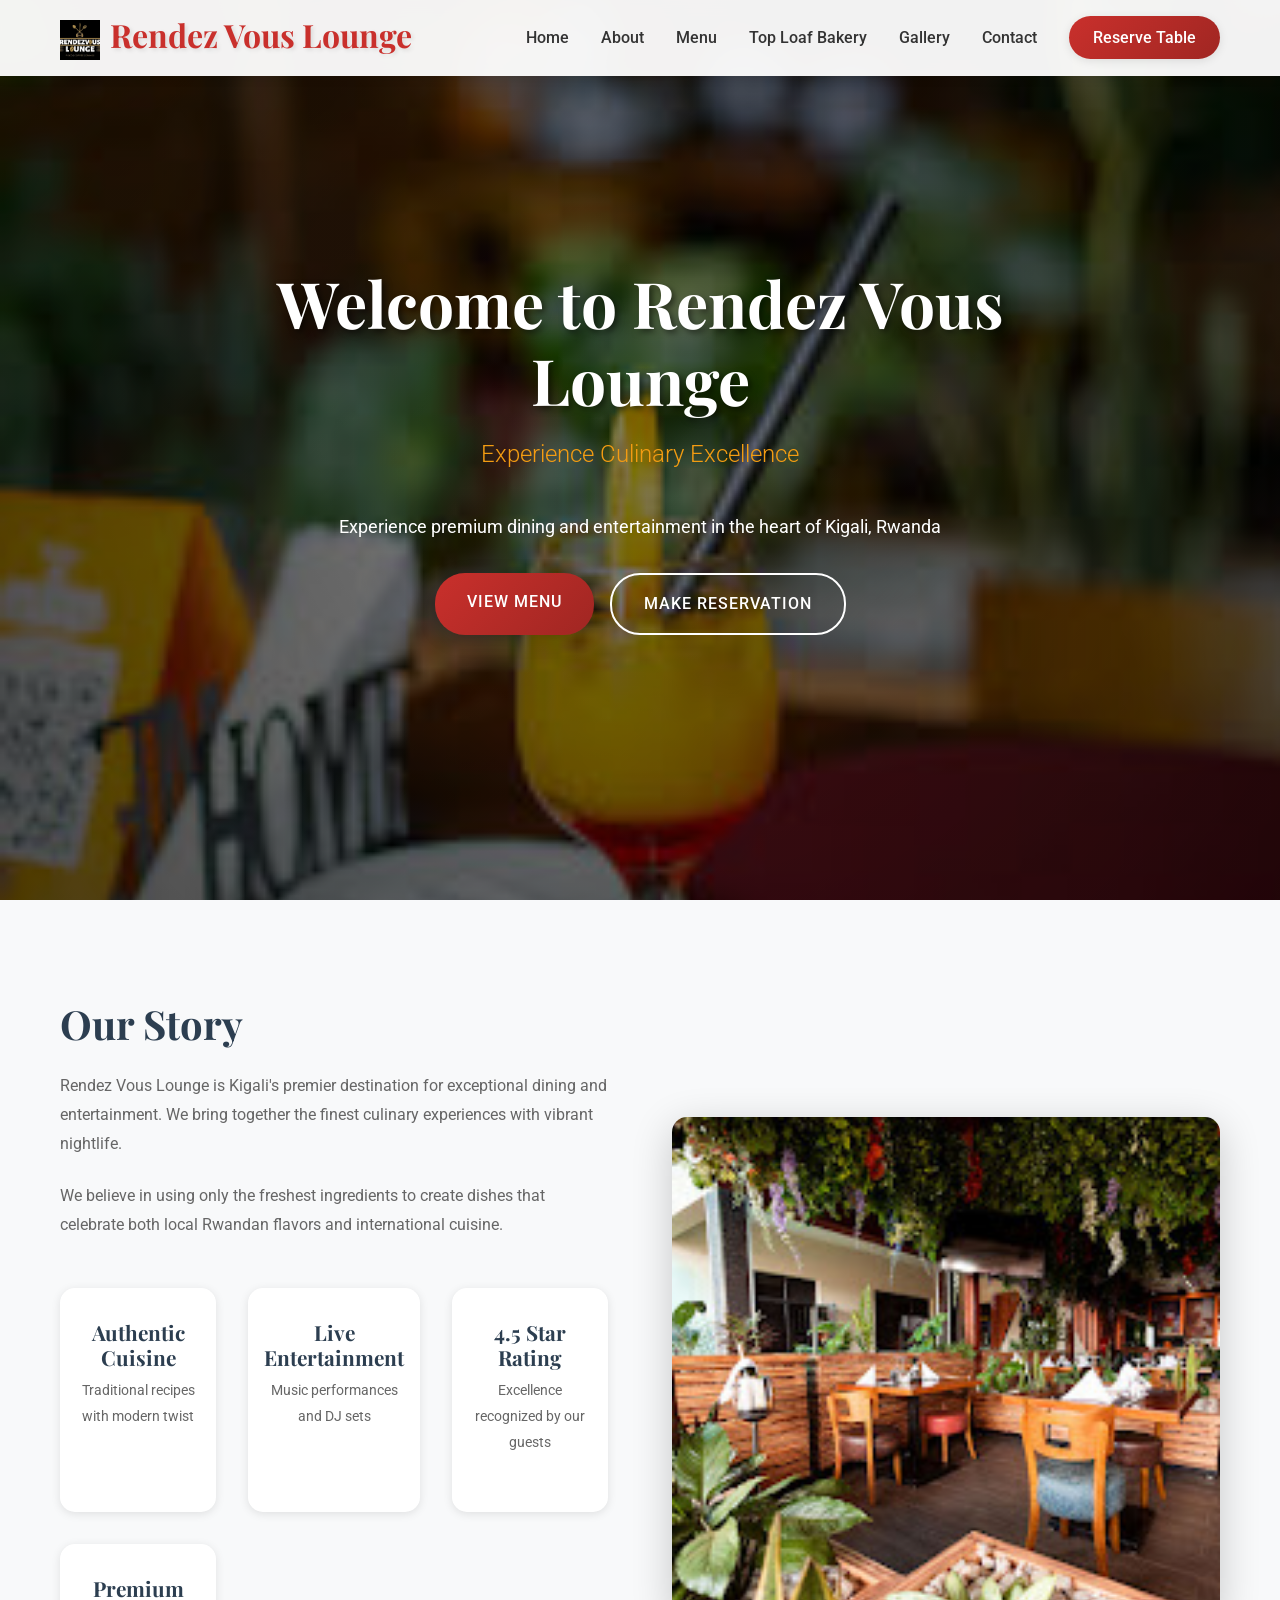
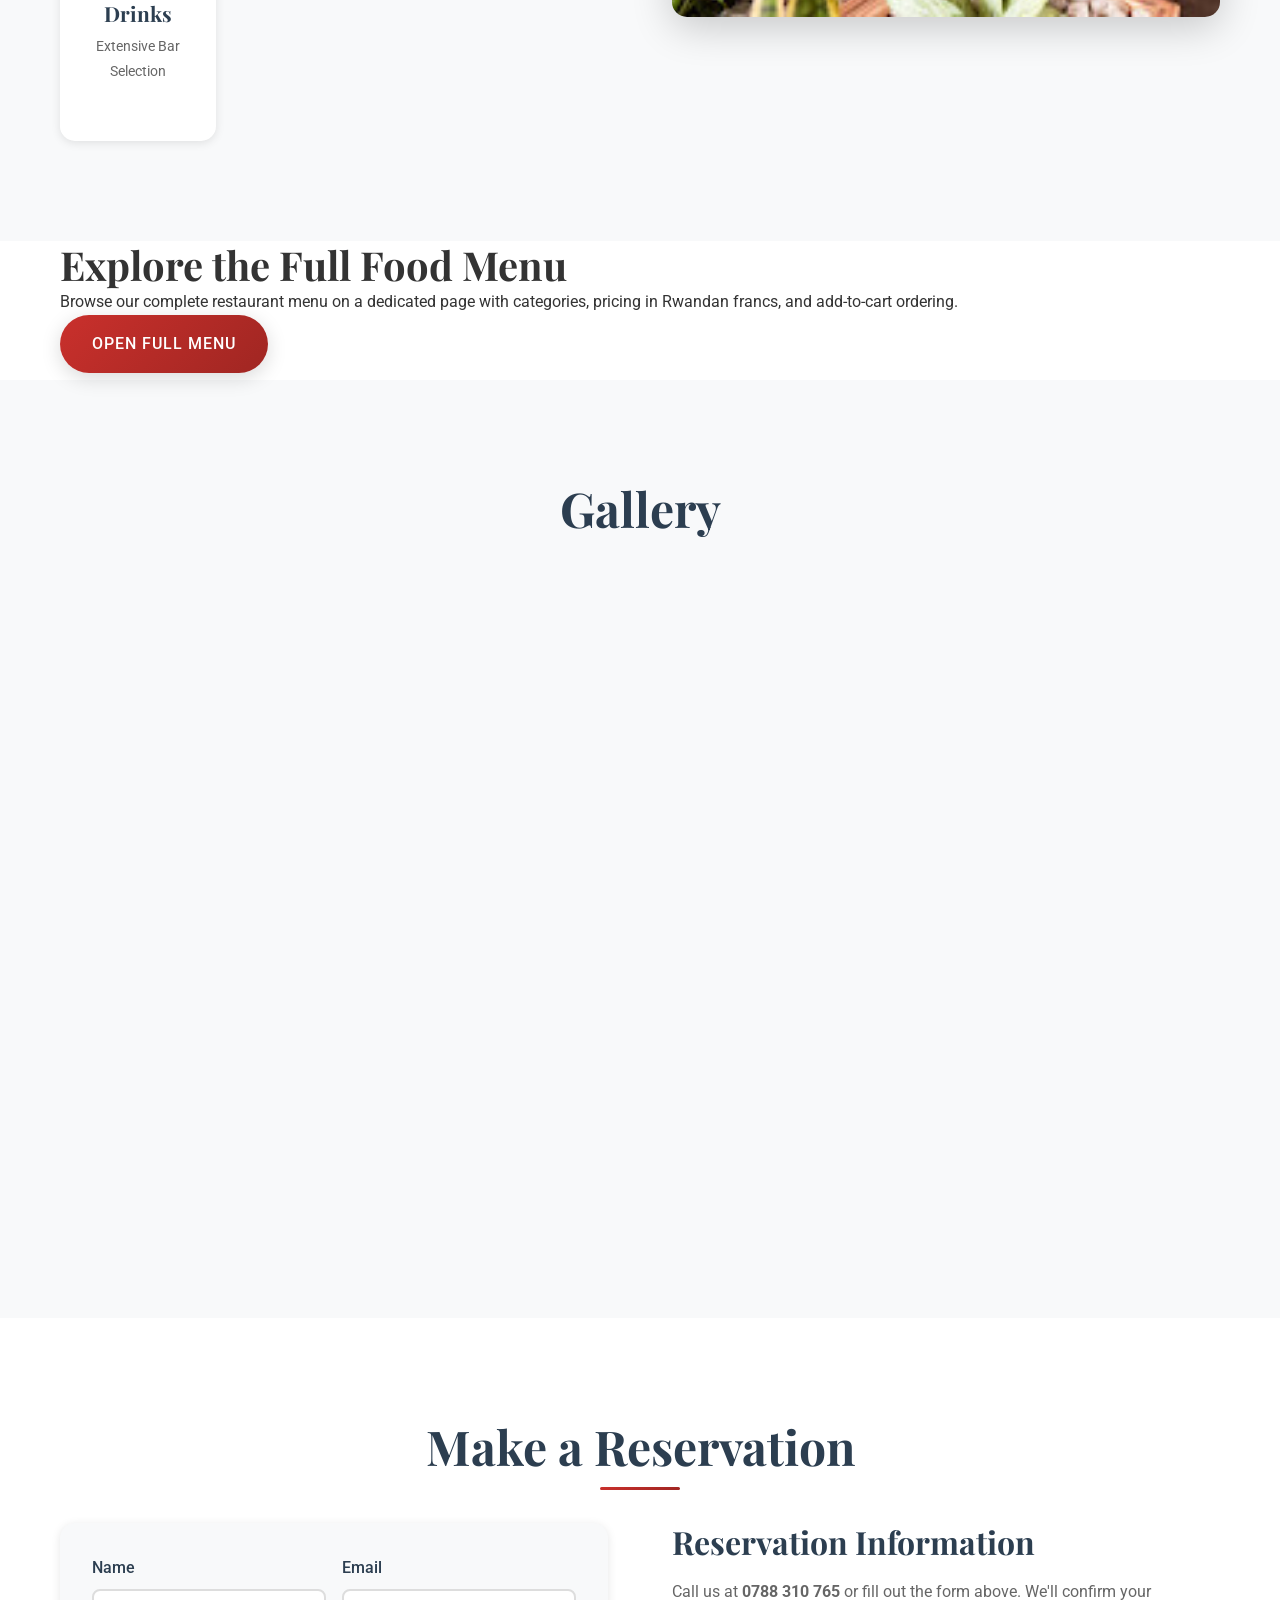
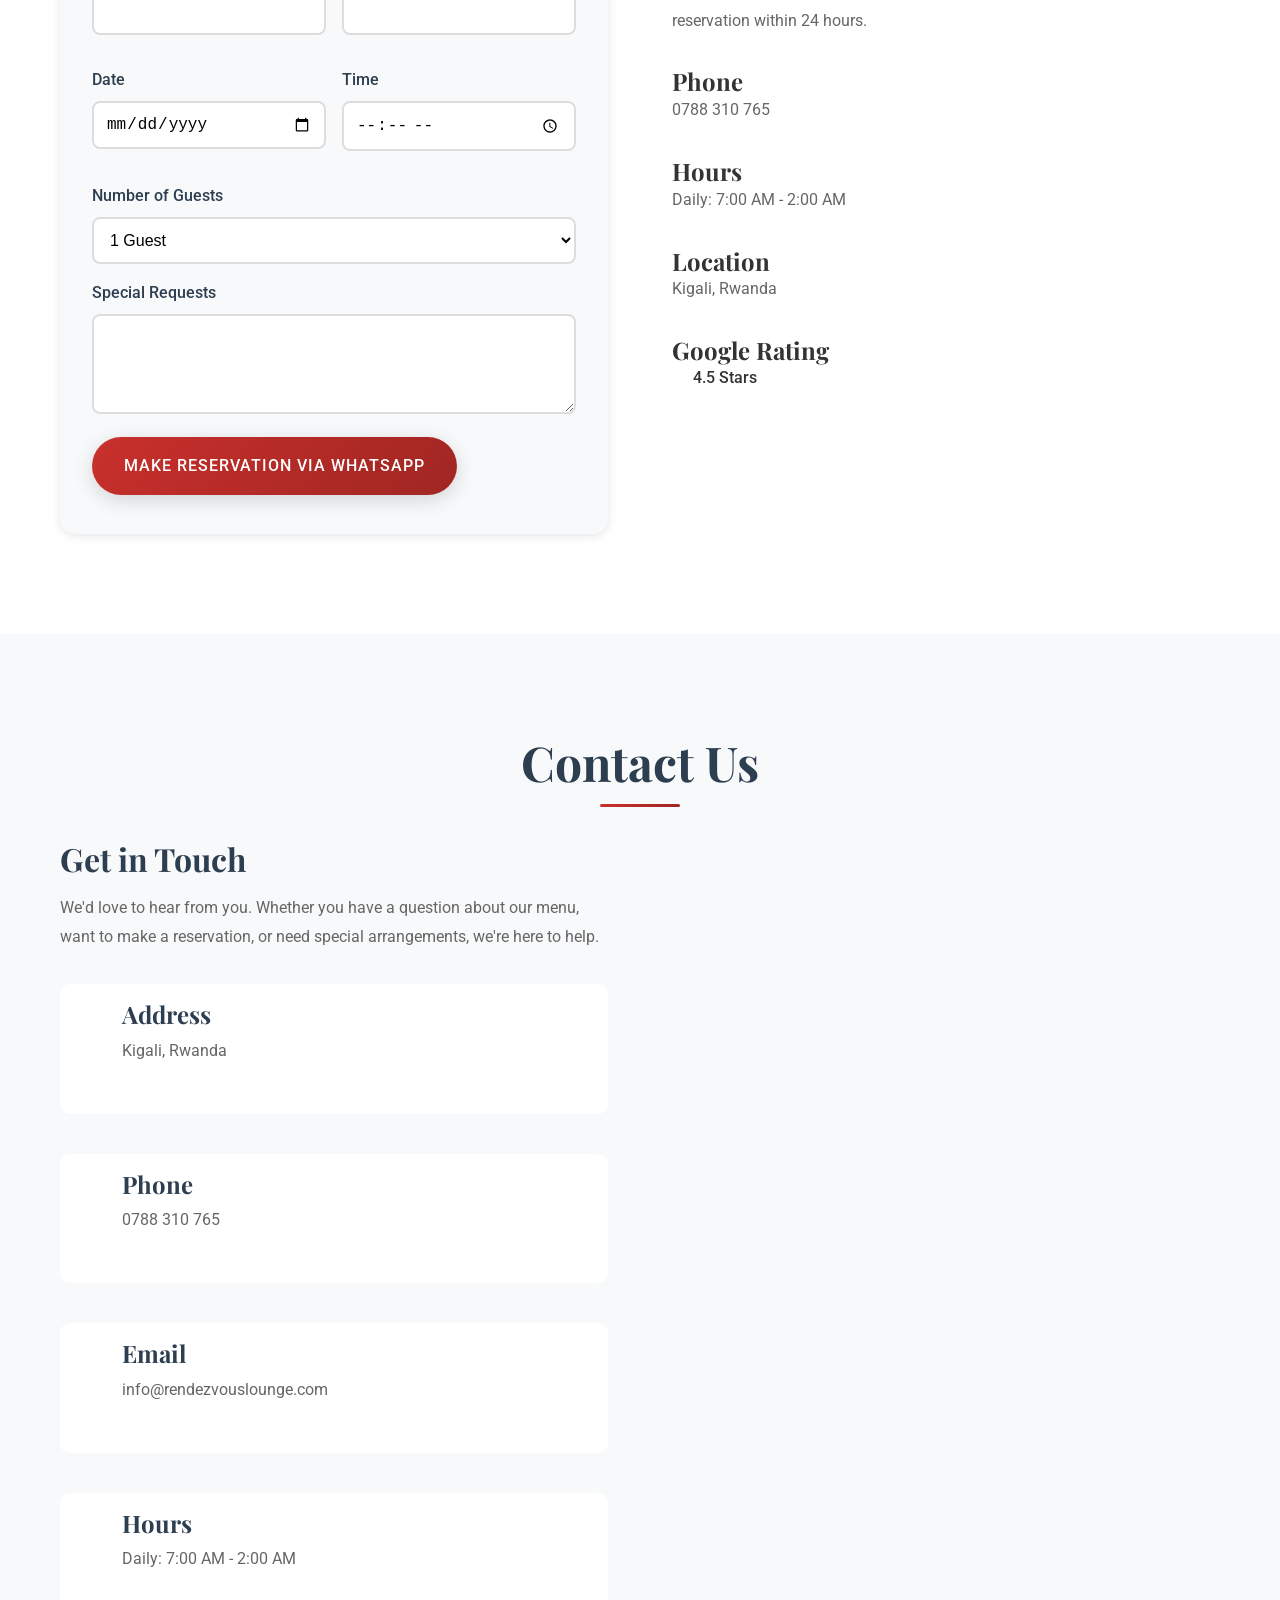
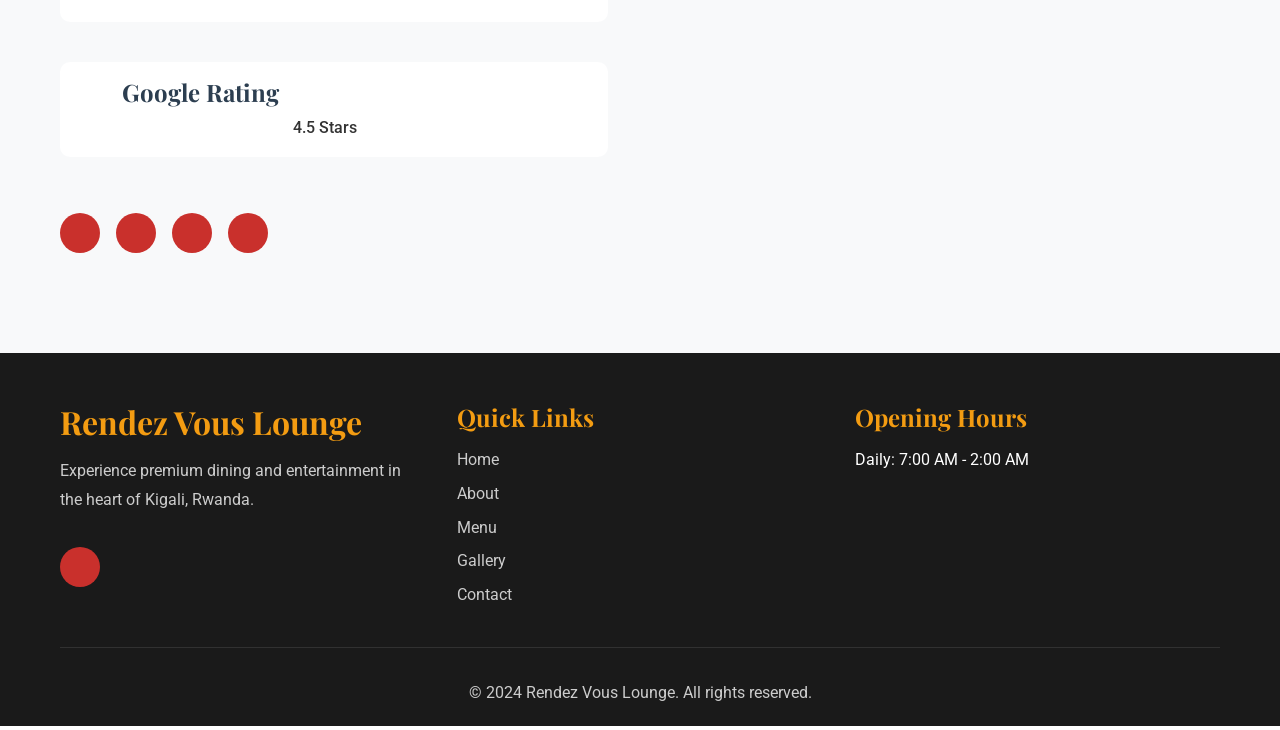
==== index.html @ cf4803ba "First commit" ====
<!DOCTYPE html>
<html lang="en">
<head>
    <meta charset="UTF-8">
    <meta name="viewport" content="width=device-width, initial-scale=1.0">
    <title>Rendez Vous Lounge - Premium Dining & Entertainment</title>
    <link rel="icon" href="logo.png" type="image/png">
    <link rel="stylesheet" href="style.css">
    <link href="https://fonts.googleapis.com/css2?family=Playfair+Display:wght@400;700&family=Roboto:wght@300;400;500;700&display=swap" rel="stylesheet">
</head>
<body>
    <nav class="navbar">
        <div class="nav-container">
            <div class="nav-logo">
                <h1><img src="logo.png" alt="Rendez Vous Lounge" class="nav-logo-img">Rendez Vous Lounge</h1>
            </div>
            <ul class="nav-menu">
                <li><a href="#home" class="nav-link">Home</a></li>
                <li><a href="#about" class="nav-link">About</a></li>
                <li><a href="menu.html" class="nav-link">Menu</a></li>
                <li><a href="bakery.html" class="nav-link">Top Loaf Bakery</a></li>
                <li><a href="#gallery" class="nav-link">Gallery</a></li>
                <li><a href="#contact" class="nav-link">Contact</a></li>
                <li><a href="#reservation" class="nav-link reservation-btn">Reserve Table</a></li>
            </ul>
            <div class="hamburger">
                <span></span>
                <span></span>
                <span></span>
            </div>
        </div>
    </nav>
    <section id="home" class="hero">
        <div class="hero-overlay"></div>
        <div class="hero-content">
            <div class="hero-text">
                <h1 class="hero-title">Welcome to Rendez Vous Lounge</h1>
                <p class="hero-subtitle">Experience Culinary Excellence</p>
                <div class="hero-rating">
                    <div class="stars">
                        <i class="fas fa-star"></i>
                        <i class="fas fa-star"></i>
                        <i class="fas fa-star"></i>
                        <i class="fas fa-star"></i>
                        <i class="fas fa-star-half-alt"></i>
                    </div>
                </div>
                <p class="hero-description">Experience premium dining and entertainment in the heart of Kigali, Rwanda</p>
                <div class="hero-buttons">
                    <a href="menu.html" class="btn btn-primary">View Menu</a>
                    <a href="#reservation" class="btn btn-secondary">Make Reservation</a>
                </div>
            </div>
        </div>
    </section>
    <section id="about" class="about">
        <div class="container">
            <div class="about-content">
                <div class="about-text">
                    <h2>Our Story</h2>
                    <p>Rendez Vous Lounge is Kigali's premier destination for exceptional dining and entertainment. We bring together the finest culinary experiences with vibrant nightlife.</p>
                    <p>We believe in using only the freshest ingredients to create dishes that celebrate both local Rwandan flavors and international cuisine.</p>
                    <div class="about-features">
                        <div class="feature">
                            <i class="fas fa-utensils"></i>
                            <div class="feature-content">
                                <h3>Authentic Cuisine</h3>
                                <p>Traditional recipes with modern twist</p>
                            </div>
                        </div>
                        <div class="feature">
                            <i class="fas fa-music"></i>
                            <div class="feature-content">
                                <h3>Live Entertainment</h3>
                                <p>Music performances and DJ sets</p>
                            </div>
                        </div>
                        <div class="feature">
                            <i class="fas fa-star"></i>
                            <div class="feature-content">
                                <h3>4.5 Star Rating</h3>
                                <p>Excellence recognized by our guests</p>
                            </div>
                        </div>
                        <div class="feature">
                            <i class="fas fa-wine-glass"></i>
                            <h3>Premium Drinks</h3>
                            <p>Extensive Bar Selection</p>
                        </div>
                    </div>
                </div>
                <div class="about-image">
                    <img src="seats1.jpg" alt="Restaurant Interior">
                </div>
            </div>
        </div>
    </section>
    <section class="menu-cta">
        <div class="container">
            <div class="menu-cta-box">
                <h2>Explore the Full Food Menu</h2>
                <p>Browse our complete restaurant menu on a dedicated page with categories, pricing in Rwandan francs, and add-to-cart ordering.</p>
                <a href="menu.html" class="btn btn-primary">Open Full Menu</a>
            </div>
        </div>
    </section>
    <section id="gallery" class="gallery">
        <div class="container">
            <h2 class="section-title">Gallery</h2>
            <div class="gallery-grid">
                <div class="gallery-item">
                    <img src="food1.png" alt="Dish 1">
                    <div class="gallery-overlay">
                        <h3>Restaurant Interior</h3>
                    </div>
                </div>
                <div class="gallery-item">
                    <img src="seats2.jpg" alt="Restaurant Interior">
                    <div class="gallery-overlay">
                        <h3>Dining Area</h3>
                    </div>
                </div>
                <div class="gallery-item">
                    <img src="vip1.jpg" alt="VIP Area">
                    <div class="gallery-overlay">
                        <h3>VIP Lounge</h3>
                    </div>
                </div>
                <div class="gallery-item">
                    <img src="food2.png" alt="Dessert">
                    <div class="gallery-overlay">
                        <h3>Food Menu</h3>
                    </div>
                </div>
                <div class="gallery-item">
                    <img src="vip2.jpg" alt="Chef">
                    <div class="gallery-overlay">
                        <h3>Professional Staff</h3>
                    </div>
                </div>
                <div class="gallery-item">
                    <img src="vip3.jpg" alt="Cocktail">
                    <div class="gallery-overlay">
                        <h3>Entertainment</h3>
                    </div>
                </div>
            </div>
        </div>
    </section>
    <section id="reservation" class="reservation">
        <div class="container">
            <h2 class="section-title">Make a Reservation</h2>
            <div class="reservation-content">
                <div class="reservation-form">
                    <form>
                        <div class="form-row">
                            <div class="form-group">
                                <label for="name">Name</label>
                                <input type="text" id="name" name="name" required>
                            </div>
                            <div class="form-group">
                                <label for="email">Email</label>
                                <input type="email" id="email" name="email" required>
                            </div>
                        </div>
                        <div class="form-row">
                            <div class="form-group">
                                <label for="date">Date</label>
                                <input type="date" id="date" name="date" required>
                            </div>
                            <div class="form-group">
                                <label for="time">Time</label>
                                <input type="time" id="time" name="time" required>
                            </div>
                        </div>
                        <div class="form-group">
                            <div class="form-group">
                                <label for="guests">Number of Guests</label>
                                <select id="guests" name="guests" required>
                                    <option value="1">1 Guest</option>
                                    <option value="2">2 Guests</option>
                                    <option value="3">3 Guests</option>
                                    <option value="4">4 Guests</option>
                                    <option value="5">5 Guests</option>
                                    <option value="6">6+ Guests</option>
                                </select>
                            </div>
                            <div class="form-group">
                                <label for="message">Special Requests</label>
                                <textarea id="message" name="message" rows="4"></textarea>
                            </div>
                        </div>
                        <a href="https://wa.me/250788310765?text=Hello%20Rendez%20Vous%20Lounge,%20I%20would%20like%20to%20make%20a%20reservation" class="btn btn-primary" target="_blank" rel="noopener">Make Reservation via WhatsApp</a>
                    </form>
                </div>
                <div class="reservation-info">
                    <h3>Reservation Information</h3>
                    <p>Call us at <strong>0788 310 765</strong> or fill out the form above. We'll confirm your reservation within 24 hours.</p>
                    <div class="info-details">
                        <div class="info-item">
                            <i class="fas fa-phone"></i>
                            <div>
                                <h4>Phone</h4>
                                <p>0788 310 765</p>
                            </div>
                        </div>
                        <div class="info-item">
                            <i class="fas fa-clock"></i>
                            <div>
                                <h4>Hours</h4>
                                <p>Daily: 7:00 AM - 2:00 AM</p>
                            </div>
                        </div>
                        <div class="info-item">
                            <i class="fas fa-map-marker-alt"></i>
                            <div>
                                <h4>Location</h4>
                                <p>Kigali, Rwanda</p>
                            </div>
                        </div>
                        <div class="info-item">
                            <i class="fas fa-star"></i>
                            <div>
                                <h4>Google Rating</h4>
                                <div class="rating-display">
                                    <div class="stars-small">
                                        <i class="fas fa-star"></i>
                                        <i class="fas fa-star"></i>
                                        <i class="fas fa-star"></i>
                                        <i class="fas fa-star"></i>
                                        <i class="fas fa-star-half-alt"></i>
                                    </div>
                                    <span>4.5 Stars</span>
                                </div>
                            </div>
                        </div>
                    </div>
                </div>
            </div>
        </div>
    </section>
    <section id="contact" class="contact">
        <div class="container">
            <h2 class="section-title">Contact Us</h2>
            <div class="contact-content">
                <div class="contact-details">
                    <h3>Get in Touch</h3>
                    <p>We'd love to hear from you. Whether you have a question about our menu, want to make a reservation, or need special arrangements, we're here to help.</p>
                    <div class="contact-info">
                        <div class="contact-item">
                            <i class="fas fa-map-marker-alt"></i>
                            <div>
                                <h4>Address</h4>
                                <p>Kigali, Rwanda</p>
                            </div>
                        </div>
                        <div class="contact-item">
                            <i class="fas fa-phone"></i>
                            <div>
                                <h4>Phone</h4>
                                <p>0788 310 765</p>
                            </div>
                        </div>
                        <div class="contact-item">
                            <i class="fas fa-envelope"></i>
                            <div>
                                <h4>Email</h4>
                                <p>info@rendezvouslounge.com</p>
                            </div>
                        </div>
                        <div class="contact-item">
                            <i class="fas fa-clock"></i>
                            <div>
                                <h4>Hours</h4>
                                <p>Daily: 7:00 AM - 2:00 AM</p>
                            </div>
                        </div>
                        <div class="contact-item">
                            <i class="fas fa-star"></i>
                            <div>
                                <h4>Google Rating</h4>
                                <div class="rating-display">
                                    <div class="stars-small">
                                        <i class="fas fa-star"></i>
                                        <i class="fas fa-star"></i>
                                        <i class="fas fa-star"></i>
                                        <i class="fas fa-star"></i>
                                        <i class="fas fa-star-half-alt"></i>
                                    </div>
                                    <span>4.5 Stars</span>
                                </div>
                            </div>
                        </div>
                    </div>
                    <div class="social-links">
                        <a href="#" title="Facebook"><i class="fab fa-facebook"></i></a>
                        <a href="https://www.instagram.com/rendez_vouslounge/" target="_blank" rel="noopener" title="Instagram"><i class="fab fa-instagram"></i></a>
                        <a href="#" title="Twitter"><i class="fab fa-twitter"></i></a>
                        <a href="#" title="YouTube"><i class="fab fa-youtube"></i></a>
                    </div>
                </div>
            </div>
        </div>
    </section>

    <!-- Footer -->
    <footer class="footer">
        <div class="container">
            <div class="footer-content">
                <div class="footer-section">
                    <h3>Rendez Vous Lounge</h3>
                    <p>Experience premium dining and entertainment in the heart of Kigali, Rwanda.</p>
                    <div class="social-links">
                        <a href="https://www.instagram.com/rendez_vouslounge/" target="_blank" rel="noopener" title="Instagram"><i class="fab fa-instagram"></i></a>
                    </div>
                </div>
                <div class="footer-section">
                    <h4>Quick Links</h4>
                    <ul>
                        <li><a href="#home">Home</a></li>
                        <li><a href="#about">About</a></li>
                        <li><a href="#menu">Menu</a></li>
                        <li><a href="#gallery">Gallery</a></li>
                        <li><a href="#contact">Contact</a></li>
                    </ul>
                </div>
                <div class="footer-section">
                    <h4>Opening Hours</h4>
                    <ul>
                        <li>Daily: 7:00 AM - 2:00 AM</li>
                    </ul>
                </div>
            </div>
            <div class="footer-bottom">
                <p>&copy; 2024 Rendez Vous Lounge. All rights reserved.</p>
            </div>
        </div>
    </footer>

    <!-- Scroll to Top Button -->
    <button id="scrollToTop" class="scroll-top" title="Scroll to top">
        <i class="fas fa-chevron-up"></i>
    </button>

    <script src="script.js"></script>
</body>
</html>
---- style.css ----
* {
    margin: 0;
    padding: 0;
    box-sizing: border-box;
}

:root {
    --primary-color: #c9302c;
    --secondary-color: #2c3e50;
    --accent-color: #f39c12;
    --text-dark: #333;
    --text-light: #fff;
    --bg-light: #f8f9fa;
    --bg-dark: #1a1a1a;
    --gradient-primary: linear-gradient(135deg, #c9302c 0%, #a02622 100%);
    --gradient-secondary: linear-gradient(135deg, #2c3e50 0%, #1a252f 100%);
    --shadow-light: 0 2px 10px rgba(0,0,0,0.1);
    --shadow-medium: 0 5px 20px rgba(0,0,0,0.15);
    --shadow-heavy: 0 10px 40px rgba(0,0,0,0.2);
    --transition: all 0.3s cubic-bezier(0.4, 0, 0.2, 1);
}

html {
    scroll-behavior: smooth;
}

body {
    font-family: 'Roboto', sans-serif;
    line-height: 1.6;
    color: var(--text-dark);
    overflow-x: hidden;
}

.container {
    max-width: 1200px;
    margin: 0 auto;
    padding: 0 20px;
}

h1, h2, h3, h4, h5, h6 {
    font-family: 'Playfair Display', serif;
    font-weight: 700;
    line-height: 1.2;
}

h1 { font-size: 3.5rem; }
h2 { font-size: 2.5rem; }
h3 { font-size: 2rem; }
h4 { font-size: 1.5rem; }

.section-title {
    text-align: center;
    margin-bottom: 3rem;
    position: relative;
    color: var(--secondary-color);
    font-size: 3rem;
}

.section-title::after {
    content: '';
    position: absolute;
    bottom: -15px;
    left: 50%;
    transform: translateX(-50%);
    width: 80px;
    height: 3px;
    background: var(--gradient-primary);
    border-radius: 2px;
}
.navbar {
    position: fixed;
    top: 0;
    width: 100%;
    background: rgba(255, 255, 255, 0.95);
    -webkit-backdrop-filter: blur(10px);
    backdrop-filter: blur(10px);
    box-shadow: var(--shadow-light);
    z-index: 1000;
    transition: var(--transition);
}

.navbar.scrolled {
    background: rgba(255, 255, 255, 0.98);
    box-shadow: var(--shadow-medium);
}

.nav-container {
    max-width: 1200px;
    margin: 0 auto;
    padding: 1rem 20px;
    display: flex;
    justify-content: space-between;
    align-items: center;
}

.nav-logo h1 {
    color: var(--primary-color);
    font-size: 2rem;
    text-shadow: 2px 2px 4px rgba(0,0,0,0.1);
}

.nav-logo-img {
    height: 40px;
    vertical-align: middle;
    margin-right: 10px;
}

.bakery-nav-link {
    text-decoration: none;
    color: inherit;
}

.bakery-logo-img {
    height: 40px;
    vertical-align: middle;
    margin-right: 10px;
}

.about-nav-link {
    text-decoration: none;
    color: inherit;
}

.nav-menu {
    display: flex;
    list-style: none;
    gap: 2rem;
    align-items: center;
}

.nav-link {
    text-decoration: none;
    color: var(--text-dark);
    font-weight: 500;
    transition: var(--transition);
    position: relative;
    padding: 0.5rem 0;
}

.nav-link::after {
    content: '';
    position: absolute;
    bottom: 0;
    left: 0;
    width: 0;
    height: 2px;
    background: var(--primary-color);
    transition: width 0.3s ease;
}

.nav-link:hover::after {
    width: 100%;
}

.nav-link:hover {
    color: var(--primary-color);
}

.reservation-btn {
    background: var(--gradient-primary);
    color: var(--text-light) !important;
    padding: 0.75rem 1.5rem !important;
    border-radius: 25px;
    box-shadow: var(--shadow-light);
    transition: var(--transition);
}

.reservation-btn:hover {
    transform: translateY(-2px);
    box-shadow: var(--shadow-medium);
}

.hamburger {
    display: none;
    flex-direction: column;
    cursor: pointer;
    gap: 4px;
}

.hamburger span {
    width: 25px;
    height: 3px;
    background: var(--text-dark);
    transition: var(--transition);
}

.hero {
    height: 100vh;
    min-height: 600px;
    background: linear-gradient(rgba(0,0,0,0.5), rgba(0,0,0,0.5)),
                url('first.jfif') center/cover;
    display: flex;
    align-items: center;
    justify-content: center;
    text-align: center;
    color: white;
    position: relative;
    overflow: hidden;
}

.hero::before {
    content: '';
    position: absolute;
    top: 0;
    left: 0;
    right: 0;
    bottom: 0;
    background: radial-gradient(circle at center, transparent 0%, rgba(0,0,0,0.4) 100%);
    animation: pulse 4s ease-in-out infinite;
}

@keyframes pulse {
    0%, 100% { opacity: 0.4; }
    50% { opacity: 0.6; }
}

.hero-content {
    text-align: center;
    color: var(--text-light);
    z-index: 1;
    max-width: 800px;
    padding: 0 20px;
}

.hero-title {
    font-size: 4rem;
    margin-bottom: 1rem;
    animation: fadeInUp 1s ease-out;
    text-shadow: 3px 3px 6px rgba(0,0,0,0.5);
}

.hero-logo-img {
    height: 60px;
    vertical-align: middle;
    margin-right: 15px;
}

.hero-subtitle {
    font-size: 1.5rem;
    margin-bottom: 1rem;
    font-weight: 300;
    animation: fadeInUp 1s ease-out 0.2s both;
    color: var(--accent-color);
}

.hero-rating {
    display: flex;
    align-items: center;
    justify-content: center;
    gap: 1rem;
    margin-bottom: 1.5rem;
    animation: fadeInUp 1s ease-out 0.3s both;
}

.hero-rating .stars {
    display: flex;
    gap: 0.25rem;
}

.hero-rating .stars i {
    color: #ffd700;
    font-size: 1.5rem;
    text-shadow: 2px 2px 4px rgba(0,0,0,0.3);
}

.hero-rating .rating-text {
    color: var(--text-light);
    font-size: 1.1rem;
    font-weight: 500;
    opacity: 0.9;
}

.rating-display {
    display: flex;
    align-items: center;
    gap: 0.5rem;
}

.stars-small {
    display: flex;
    gap: 0.2rem;
}

.stars-small i {
    color: #ffd700;
    font-size: 1rem;
}

.rating-display span {
    color: var(--text-dark);
    font-weight: 500;
}

.hero-description {
    font-size: 1.1rem;
    margin-bottom: 2rem;
    animation: fadeInUp 1s ease-out 0.4s both;
    opacity: 0.9;
}

.hero-buttons {
    display: flex;
    gap: 1rem;
    justify-content: center;
    animation: fadeInUp 1s ease-out 0.6s both;
}

@keyframes fadeInUp {
    from {
        opacity: 0;
        transform: translateY(30px);
    }
    to {
        opacity: 1;
        transform: translateY(0);
    }
}

.btn {
    display: inline-block;
    padding: 1rem 2rem;
    text-decoration: none;
    border-radius: 30px;
    font-weight: 500;
    transition: var(--transition);
    text-transform: uppercase;
    letter-spacing: 1px;
    position: relative;
    overflow: hidden;
}

.btn::before {
    content: '';
    position: absolute;
    top: 0;
    left: -100%;
    width: 100%;
    height: 100%;
    background: rgba(255,255,255,0.2);
    transition: left 0.5s ease;
}

.btn:hover::before {
    left: 100%;
}

.btn-primary {
    background: var(--gradient-primary);
    color: var(--text-light);
    box-shadow: var(--shadow-medium);
}

.btn-primary:hover {
    transform: translateY(-3px);
    box-shadow: var(--shadow-heavy);
}

.btn-secondary {
    background: transparent;
    color: var(--text-light);
    border: 2px solid var(--text-light);
}

.btn-secondary:hover {
    background: var(--text-light);
    color: var(--text-dark);
    transform: translateY(-3px);
}

.about {
    padding: 100px 0;
    background: var(--bg-light);
}

.about-content {
    display: grid;
    grid-template-columns: 1fr 1fr;
    gap: 4rem;
    align-items: center;
}

.about-text h2 {
    color: var(--secondary-color);
    margin-bottom: 1.5rem;
    font-size: 2.5rem;
}

.about-text p {
    margin-bottom: 1.5rem;
    color: #666;
    line-height: 1.8;
}

.about-features {
    display: grid;
    grid-template-columns: repeat(3, 1fr);
    gap: 2rem;
    margin-top: 3rem;
}

.feature {
    text-align: center;
    padding: 2rem 1rem;
    background: white;
    border-radius: 15px;
    box-shadow: var(--shadow-light);
    transition: var(--transition);
}

.feature:hover {
    transform: translateY(-10px);
    box-shadow: var(--shadow-heavy);
}

.feature i {
    font-size: 3rem;
    color: var(--primary-color);
    margin-bottom: 1rem;
}

.feature h3 {
    color: var(--secondary-color);
    margin-bottom: 0.5rem;
    font-size: 1.3rem;
}

.feature p {
    color: #666;
    font-size: 0.9rem;
}

.about-image img {
    width: 100%;
    height: 500px;
    object-fit: cover;
    border-radius: 15px;
    box-shadow: var(--shadow-heavy);
    transition: var(--transition);
}

.about-image img:hover {
    transform: scale(1.05);
}

.menu {
    padding: 100px 0;
    background: white;
}

.menu-tabs {
    display: flex;
    justify-content: center;
    gap: 1rem;
    margin-bottom: 3rem;
    flex-wrap: wrap;
}

.tab-btn {
    background: transparent;
    border: 2px solid var(--primary-color);
    color: var(--primary-color);
    padding: 0.75rem 2rem;
    border-radius: 25px;
    cursor: pointer;
    transition: var(--transition);
    font-weight: 500;
    font-size: 1rem;
}

.tab-btn.active,
.tab-btn:hover {
    background: var(--gradient-primary);
    color: var(--text-light);
    border-color: transparent;
    transform: translateY(-2px);
    box-shadow: var(--shadow-medium);
}

.menu-content {
    max-width: 800px;
    margin: 0 auto;
}

.menu-items {
    display: none;
    animation: fadeIn 0.5s ease;
}

.menu-items.active {
    display: block;
}

@keyframes fadeIn {
    from { opacity: 0; transform: translateY(20px); }
    to { opacity: 1; transform: translateY(0); }
}

.menu-item {
    display: flex;
    justify-content: space-between;
    align-items: center;
    padding: 1.5rem 0;
    border-bottom: 1px solid #eee;
    transition: var(--transition);
}

.menu-item:hover {
    padding-left: 1rem;
    background: linear-gradient(90deg, rgba(201,48,44,0.05) 0%, transparent 100%);
}

.menu-item-info h3 {
    color: var(--secondary-color);
    margin-bottom: 0.5rem;
    font-size: 1.3rem;
}

.menu-item-info p {
    color: #666;
    font-size: 0.95rem;
}

.menu-item-price {
    font-size: 1.5rem;
    color: var(--primary-color);
    font-weight: 700;
    font-family: 'Playfair Display', serif;
}

.gallery {
    padding: 100px 0;
    background: var(--bg-light);
}

.gallery-grid {
    display: grid;
    grid-template-columns: repeat(auto-fit, minmax(300px, 1fr));
    gap: 2rem;
}

.gallery-item {
    position: relative;
    overflow: hidden;
    border-radius: 15px;
    box-shadow: var(--shadow-light);
    height: 300px;
    cursor: pointer;
    transition: var(--transition);
}

.gallery-item:hover {
    transform: translateY(-10px);
    box-shadow: var(--shadow-heavy);
}

.gallery-item img {
    width: 100%;
    height: 100%;
    object-fit: cover;
    transition: var(--transition);
}

.gallery-item:hover img {
    transform: scale(1.1);
}

.gallery-overlay {
    position: absolute;
    top: 0;
    left: 0;
    right: 0;
    bottom: 0;
    background: linear-gradient(135deg, rgba(201,48,44,0.9) 0%, rgba(44,62,80,0.9) 100%);
    display: flex;
    align-items: center;
    justify-content: center;
    opacity: 0;
    transition: var(--transition);
}

.gallery-item:hover .gallery-overlay {
    opacity: 1;
}

.gallery-overlay h3 {
    color: var(--text-light);
    font-size: 1.5rem;
    text-align: center;
    transform: translateY(20px);
    transition: var(--transition);
}

.gallery-item:hover .gallery-overlay h3 {
    transform: translateY(0);
}

.reservation {
    padding: 100px 0;
    background: white;
}

.reservation-content {
    display: grid;
    grid-template-columns: 1fr 1fr;
    gap: 4rem;
    align-items: start;
}

.reservation-info h3 {
    color: var(--secondary-color);
    margin-bottom: 1rem;
    font-size: 2rem;
}

.reservation-info p {
    color: #666;
    margin-bottom: 2rem;
    line-height: 1.8;
}

.contact-info {
    display: flex;
    flex-direction: column;
    gap: 1rem;
}

.contact-item {
    display: flex;
    align-items: center;
    gap: 1rem;
    padding: 1rem;
    background: var(--bg-light);
    border-radius: 10px;
    transition: var(--transition);
}

.contact-item:hover {
    background: linear-gradient(135deg, rgba(201,48,44,0.1) 0%, rgba(44,62,80,0.1) 100%);
    transform: translateX(5px);
}

.contact-item i {
    font-size: 1.5rem;
    color: var(--primary-color);
    width: 30px;
}

.reservation-form {
    background: var(--bg-light);
    padding: 2rem;
    border-radius: 15px;
    box-shadow: var(--shadow-light);
}

.form-row {
    display: grid;
    grid-template-columns: 1fr 1fr;
    gap: 1rem;
    margin-bottom: 1rem;
}

.form-group {
    margin-bottom: 1rem;
}

.form-group label {
    display: block;
    margin-bottom: 0.5rem;
    color: var(--secondary-color);
    font-weight: 500;
}

.form-group input,
.form-group select,
.form-group textarea {
    width: 100%;
    padding: 0.75rem;
    border: 2px solid #ddd;
    border-radius: 8px;
    font-size: 1rem;
    transition: var(--transition);
    background: white;
}

.form-group input:focus,
.form-group select:focus,
.form-group textarea:focus {
    outline: none;
    border-color: var(--primary-color);
    box-shadow: 0 0 0 3px rgba(201,48,44,0.1);
}

.form-group textarea {
    resize: vertical;
    min-height: 100px;
}

.contact {
    padding: 100px 0;
    background: var(--bg-light);
}

.contact-content {
    display: grid;
    grid-template-columns: 1fr 1fr;
    gap: 4rem;
    align-items: center;
}

.contact-map {
    border-radius: 15px;
    overflow: hidden;
    box-shadow: var(--shadow-heavy);
}

.contact-details h3 {
    color: var(--secondary-color);
    margin-bottom: 1rem;
    font-size: 2rem;
}

.contact-details p {
    color: #666;
    margin-bottom: 2rem;
    line-height: 1.8;
}

.contact-item {
    display: flex;
    align-items: flex-start;
    gap: 1rem;
    margin-bottom: 1.5rem;
    padding: 1rem;
    background: white;
    border-radius: 10px;
    transition: var(--transition);
}

.contact-item:hover {
    transform: translateX(5px);
    box-shadow: var(--shadow-light);
}

.contact-item i {
    font-size: 1.5rem;
    color: var(--primary-color);
    width: 30px;
    margin-top: 0.5rem;
}

.contact-item h4 {
    color: var(--secondary-color);
    margin-bottom: 0.5rem;
}

.social-links {
    display: flex;
    gap: 1rem;
    margin-top: 2rem;
}

.social-links a {
    display: flex;
    align-items: center;
    justify-content: center;
    width: 40px;
    height: 40px;
    background: var(--primary-color);
    color: var(--text-light);
    border-radius: 50%;
    text-decoration: none;
    transition: var(--transition);
}

.social-links a:hover {
    background: var(--secondary-color);
    transform: translateY(-3px);
    box-shadow: var(--shadow-medium);
}

.footer {
    background: var(--bg-dark);
    color: var(--text-light);
    padding: 50px 0 20px;
}

.footer-content {
    display: grid;
    grid-template-columns: repeat(auto-fit, minmax(250px, 1fr));
    gap: 2rem;
    margin-bottom: 2rem;
}

.footer-section h3,
.footer-section h4 {
    color: var(--accent-color);
    margin-bottom: 1rem;
}

.footer-section p {
    color: #ccc;
    line-height: 1.8;
    margin-bottom: 1rem;
}

.footer-section ul {
    list-style: none;
}

.footer-section ul li {
    margin-bottom: 0.5rem;
}

.footer-section ul li a {
    color: #ccc;
    text-decoration: none;
    transition: var(--transition);
}

.footer-section ul li a:hover {
    color: var(--accent-color);
    padding-left: 5px;
}

.newsletter-form {
    display: flex;
    gap: 0.5rem;
    margin-top: 1rem;
}

.newsletter-form input {
    flex: 1;
    padding: 0.75rem;
    border: none;
    border-radius: 5px;
    background: rgba(255,255,255,0.1);
    color: white;
}

.newsletter-form input::placeholder {
    color: rgba(255,255,255,0.6);
}

.newsletter-form button {
    padding: 0.75rem 1.5rem;
    background: var(--gradient-primary);
    color: white;
    border: none;
    border-radius: 5px;
    cursor: pointer;
    transition: var(--transition);
}

.newsletter-form button:hover {
    background: var(--gradient-secondary);
}

.footer-bottom {
    text-align: center;
    padding-top: 2rem;
    border-top: 1px solid rgba(255,255,255,0.1);
    color: #ccc;
}

@media (max-width: 768px) {
    .hamburger {
        display: flex;
    }
    
    .nav-menu {
        position: fixed;
        left: -100%;
        top: 70px;
        flex-direction: column;
        background: white;
        width: 100%;
        text-align: center;
        transition: 0.3s;
        box-shadow: var(--shadow-medium);
        padding: 2rem 0;
    }
    
    .nav-menu.active {
        left: 0;
    }
    
    .hero-title {
        font-size: 2.5rem;
    }
    
    .hero-subtitle {
        font-size: 1.2rem;
    }
    
    .hero-buttons {
        flex-direction: column;
        align-items: center;
    }
    
    .about-content,
    .reservation-content,
    .contact-content {
        grid-template-columns: 1fr;
        gap: 2rem;
    }
    
    .about-features {
        grid-template-columns: 1fr;
        gap: 1rem;
    }
    
    .form-row {
        grid-template-columns: 1fr;
    }
    
    .gallery-grid {
        grid-template-columns: 1fr;
    }
    
    .menu-tabs {
        flex-direction: column;
        align-items: center;
    }
    
    .tab-btn {
        width: 200px;
    }
    
    .section-title {
        font-size: 2rem;
    }
    
    h1 { font-size: 2.5rem; }
    h2 { font-size: 2rem; }
    h3 { font-size: 1.5rem; }
}

@media (max-width: 480px) {
    .container {
        padding: 0 15px;
    }
    
    .hero-title {
        font-size: 2rem;
    }
    
    .btn {
        padding: 0.75rem 1.5rem;
        font-size: 0.9rem;
    }
    
    .about-text,
    .reservation-form {
        padding: 1.5rem;
    }
    
    .footer-content {
        grid-template-columns: 1fr;
        text-align: center;
    }
    
    .social-links {
        justify-content: center;
    }
}

/* Loading Animation */
.loading {
    position: fixed;
    top: 0;
    left: 0;
    width: 100%;
    height: 100%;
    background: white;
    display: flex;
    justify-content: center;
    align-items: center;
    z-index: 9999;
}

.loading::after {
    content: '';
    width: 50px;
    height: 50px;
    border: 5px solid var(--bg-light);
    border-top: 5px solid var(--primary-color);
    border-radius: 50%;
    animation: spin 1s linear infinite;
}

@keyframes spin {
    0% { transform: rotate(0deg); }
    100% { transform: rotate(360deg); }
}

/* Scroll to Top Button */
.scroll-top {
    position: fixed;
    bottom: 30px;
    right: 30px;
    background: var(--gradient-primary);
    color: white;
    width: 50px;
    height: 50px;
    border-radius: 50%;
    display: flex;
    align-items: center;
    justify-content: center;
    cursor: pointer;
    opacity: 0;
    visibility: hidden;
    transition: var(--transition);
    box-shadow: var(--shadow-medium);
    z-index: 999;
}

.scroll-top.active {
    opacity: 1;
    visibility: visible;
}

.scroll-top:hover {
    transform: translateY(-5px);
    box-shadow: var(--shadow-heavy);
}

/* Map Section */
.map-section {
    padding: 80px 0;
    background: var(--bg-light);
}

.map-header {
    text-align: center;
    margin-bottom: 3rem;
}

.map-header h2 {
    color: var(--secondary-color);
    font-size: 2.5rem;
    margin-bottom: 1rem;
}

.map-header p {
    color: #666;
    font-size: 1.1rem;
}

.map-wrapper {
    background: white;
    border-radius: 15px;
    overflow: hidden;
    box-shadow: var(--shadow-heavy);
    height: 500px;
    position: relative;
}

.map-wrapper iframe {
width: 100%;
height: 100%;
border: none;
}

@media (max-width: 768px) {
.map-section {
padding: 60px 0;
}
.map-header h2 {
font-size: 2rem;
}
.map-wrapper {
height: 350px;
}
}

.scroll-top {
position: fixed;
bottom: 30px;
right: 30px;
width: 50px;
height: 50px;
background: var(--gradient-primary);
color: white;
border: none;
border-radius: 50%;
cursor: pointer;
display: flex;
align-items: center;
justify-content: center;
z-index: 1000;
opacity: 0;
visibility: hidden;
transition: var(--transition);
box-shadow: var(--shadow-medium);
}

.scroll-top:hover {
background: var(--gradient-secondary);
transform: translateY(-5px);
}

.scroll-top.active {
opacity: 1;
visibility: visible;
}

.scroll-top i {
font-size: 1.2rem;
}

::-webkit-scrollbar {
width: 10px;
}

::-webkit-scrollbar-track {
background: var(--bg-light);
}

::-webkit-scrollbar-thumb {
background: var(--gradient-primary);
border-radius: 5px;
}

::-webkit-scrollbar-thumb:hover {
background: var(--gradient-secondary);
}
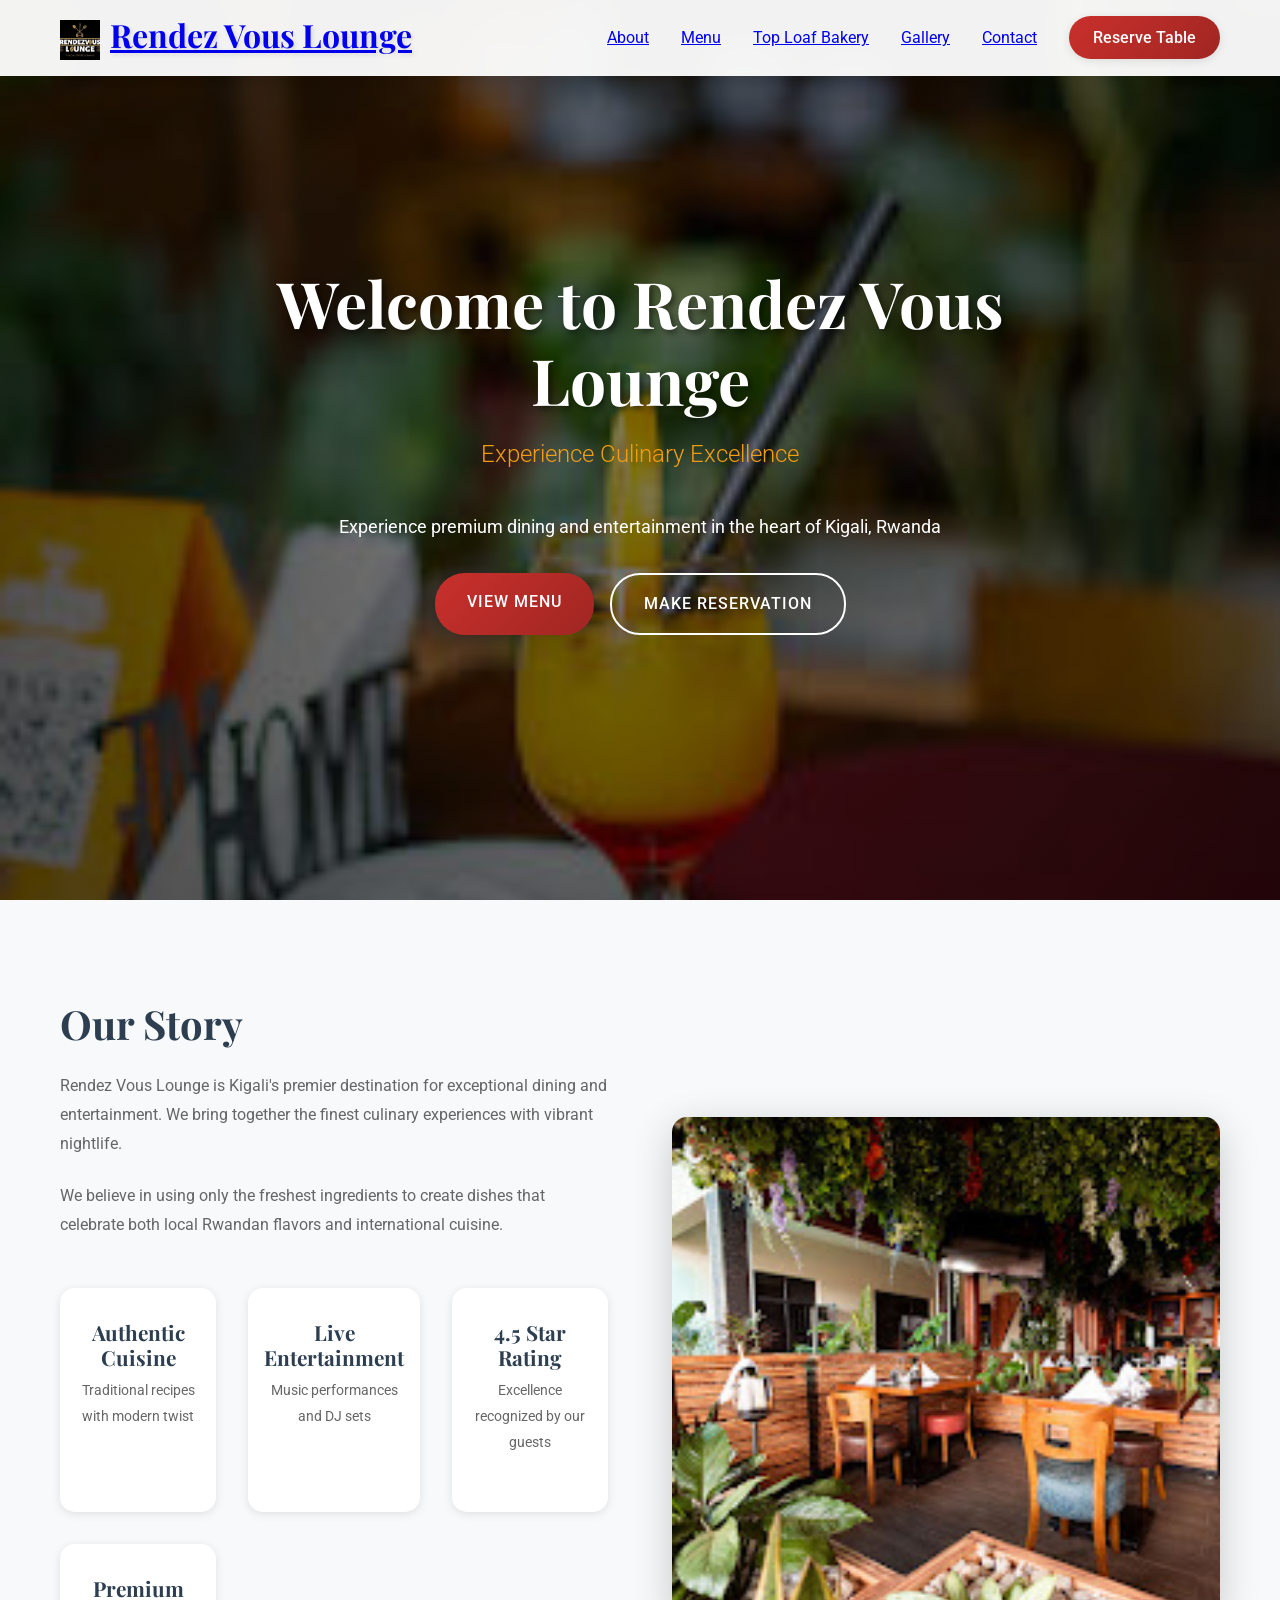
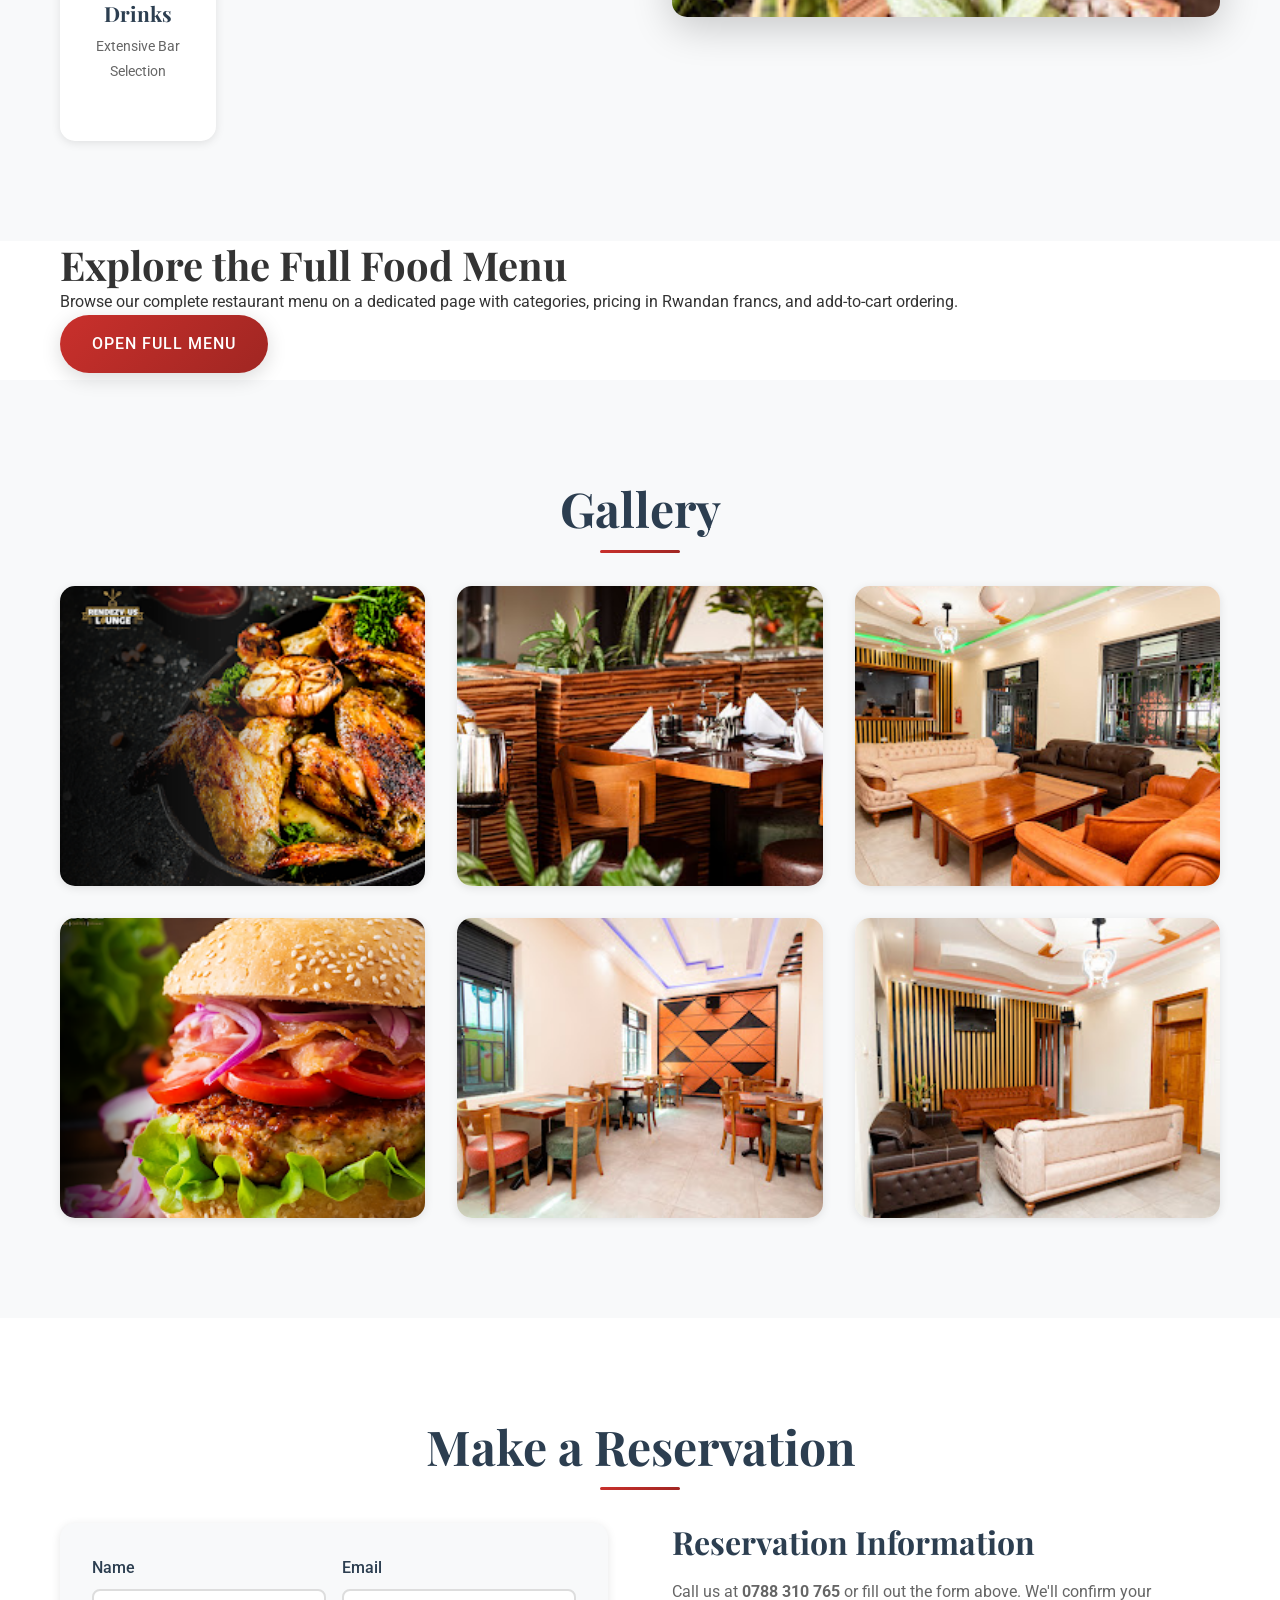
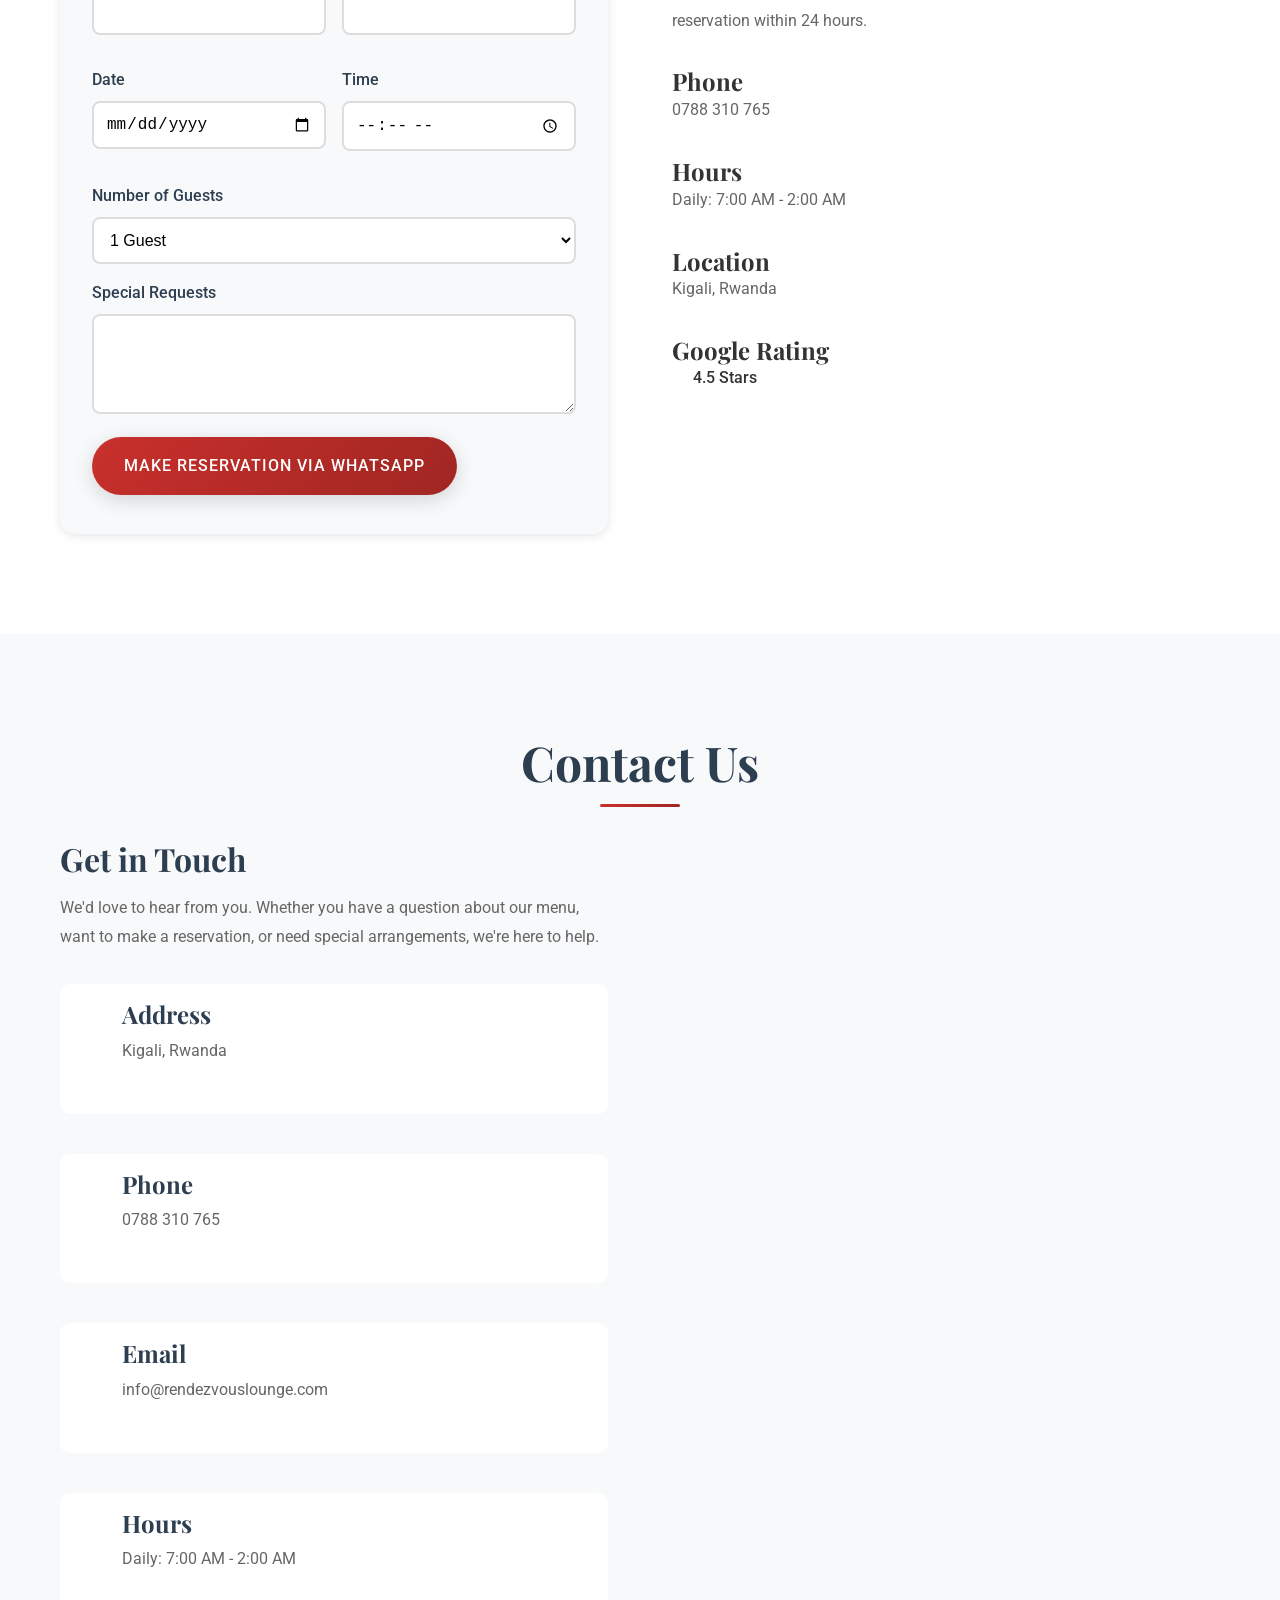
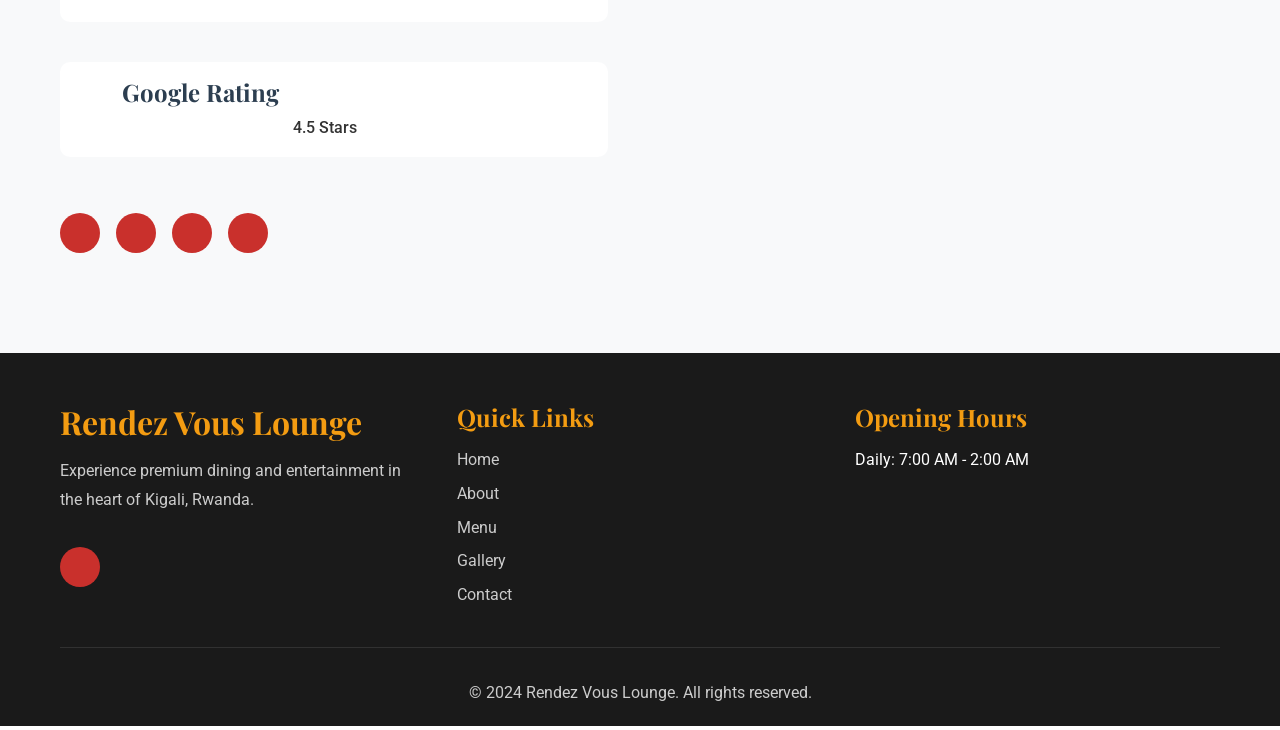
==== commit e8c24fa2: "Second commit" ====
--- a/index.html
+++ b/index.html
@@ -12,15 +12,14 @@
     <nav class="navbar">
         <div class="nav-container">
             <div class="nav-logo">
-                <h1><img src="logo.png" alt="Rendez Vous Lounge" class="nav-logo-img">Rendez Vous Lounge</h1>
+                <h1><a href="index.html"><img src="logo.png" alt="Rendez Vous Lounge" class="nav-logo-img">Rendez Vous Lounge</a></h1>
             </div>
             <ul class="nav-menu">
-                <li><a href="#home" class="nav-link">Home</a></li>
-                <li><a href="#about" class="nav-link">About</a></li>
-                <li><a href="menu.html" class="nav-link">Menu</a></li>
-                <li><a href="bakery.html" class="nav-link">Top Loaf Bakery</a></li>
-                <li><a href="#gallery" class="nav-link">Gallery</a></li>
-                <li><a href="#contact" class="nav-link">Contact</a></li>
+                <li><a href="about.html">About</a></li>
+                <li><a href="menu.html">Menu</a></li>
+                <li><a href="bakery.html">Top Loaf Bakery</a></li>
+                <li><a href="gallery.html" >Gallery</a></li>
+                <li><a href="contact.html">Contact</a></li>
                 <li><a href="#reservation" class="nav-link reservation-btn">Reserve Table</a></li>
             </ul>
             <div class="hamburger">
--- a/style.css
+++ b/style.css
@@ -126,6 +126,9 @@
     list-style: none;
     gap: 2rem;
     align-items: center;
+    color: #a02622;
+    text-decoration-color: #c9302c;
+    transition: var(--transition);
 }
 
 .nav-link {
@@ -154,6 +157,7 @@
 
 .nav-link:hover {
     color: var(--primary-color);
+     transform: translateY(-2px);
 }
 
 .reservation-btn {
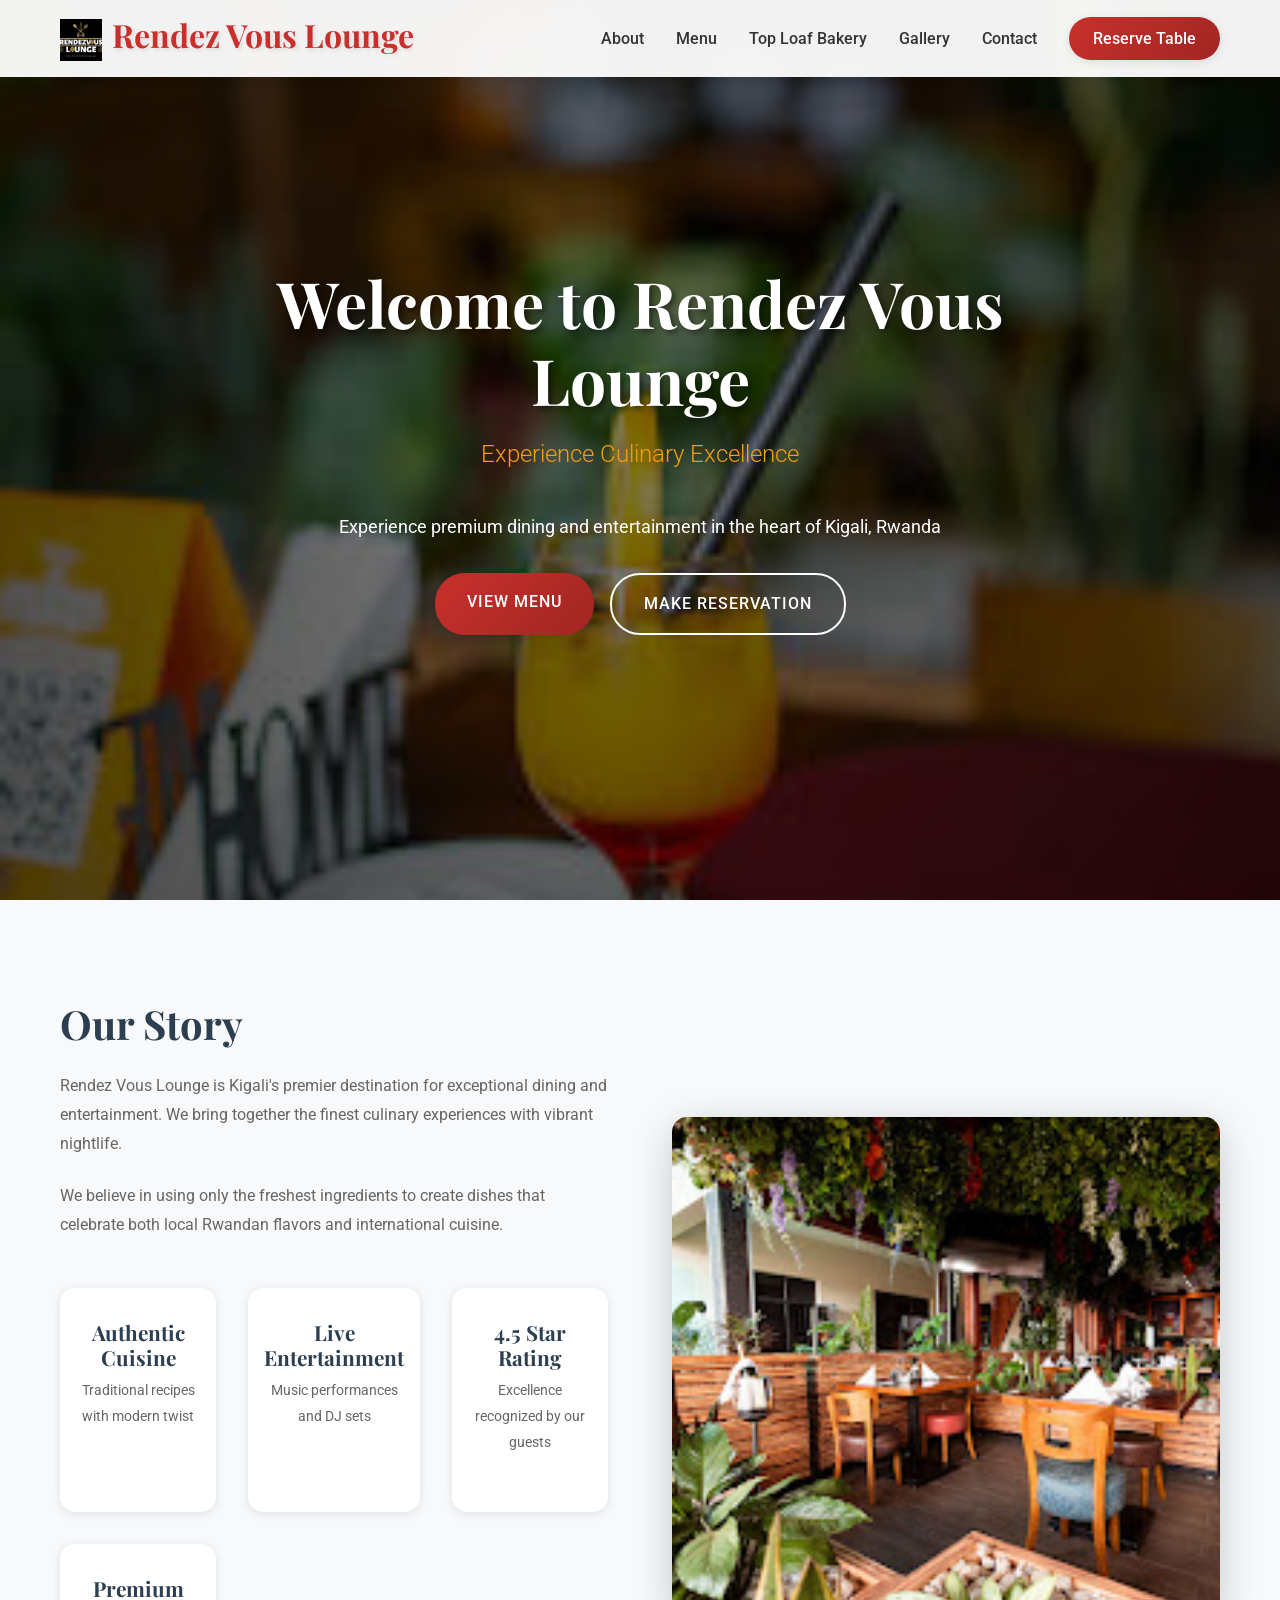
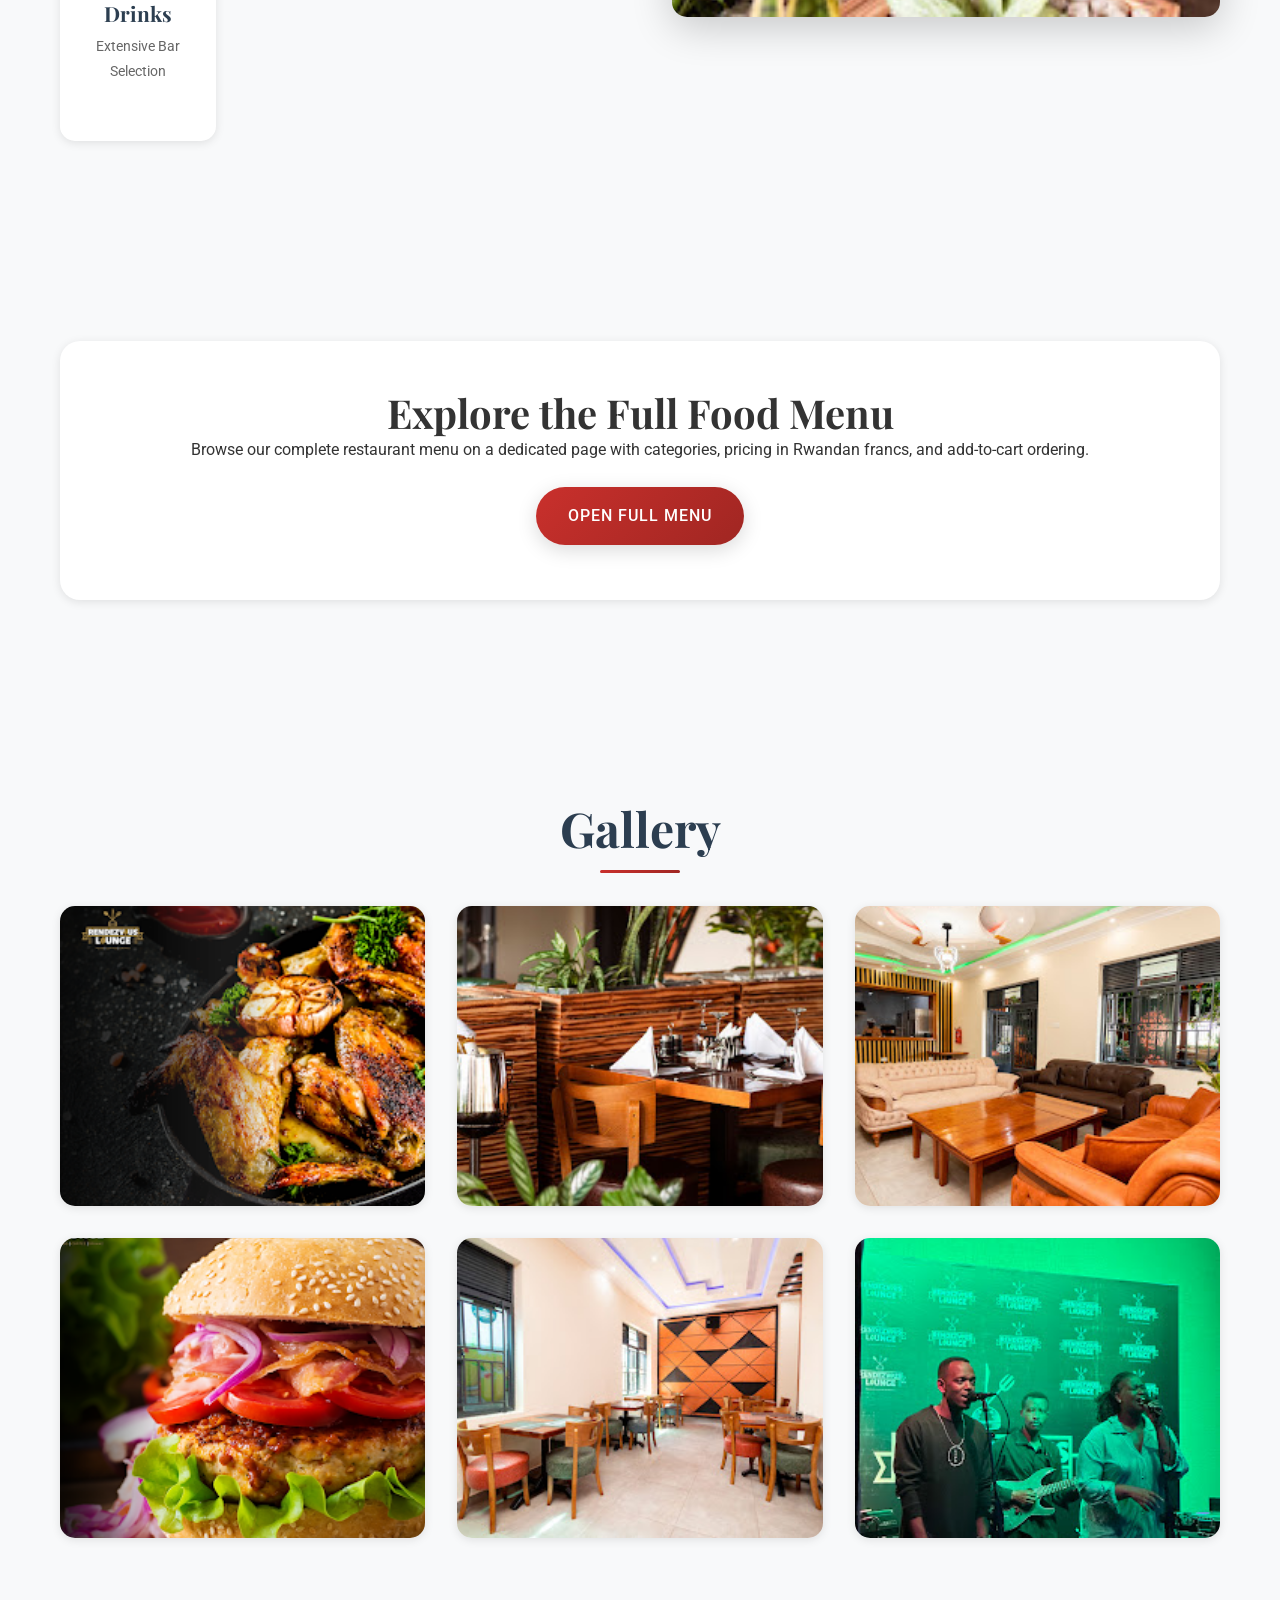
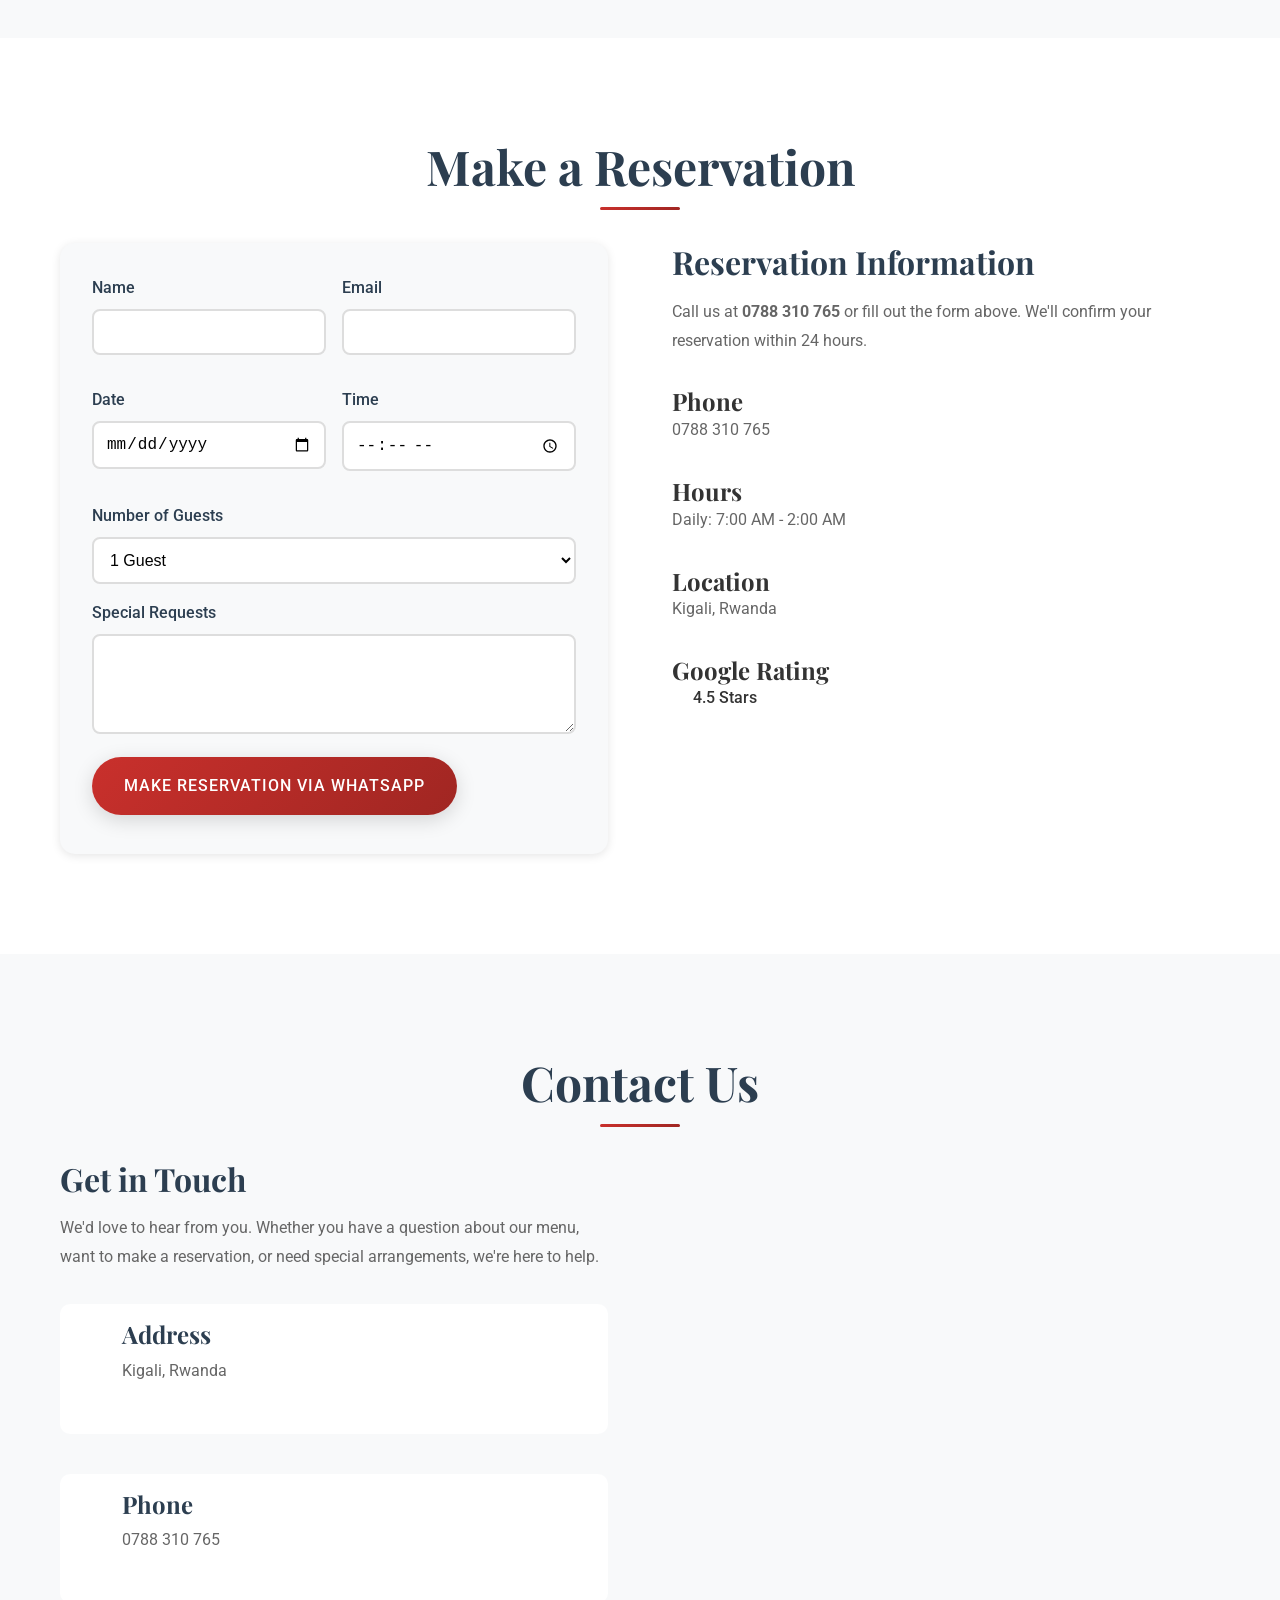
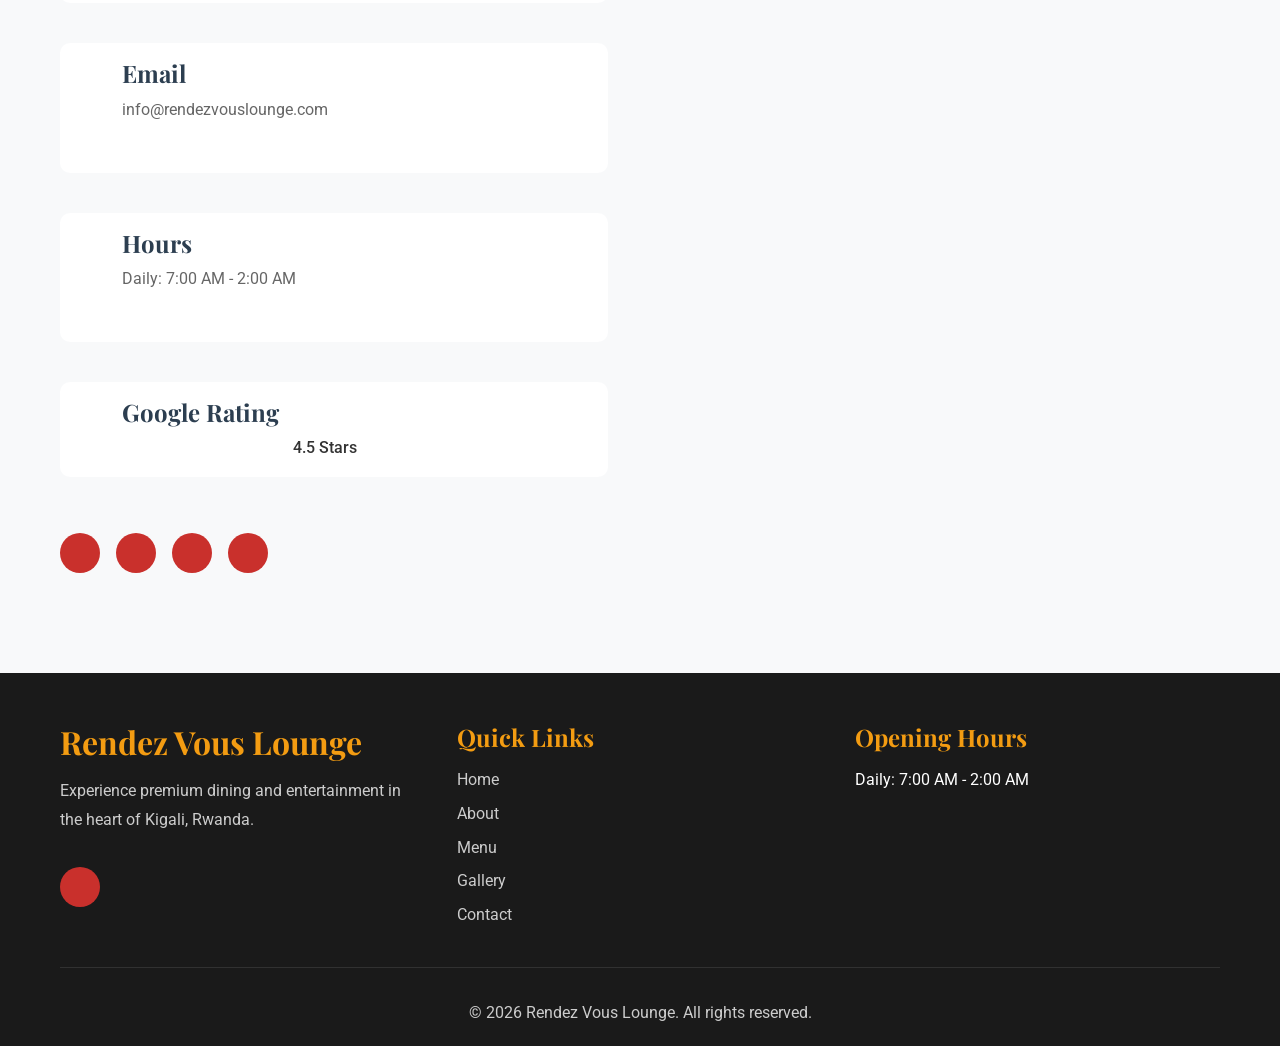
==== commit 630d9ddf: "Fourth Commit" ====
--- a/index.html
+++ b/index.html
@@ -12,14 +12,14 @@
     <nav class="navbar">
         <div class="nav-container">
             <div class="nav-logo">
-                <h1><a href="index.html"><img src="logo.png" alt="Rendez Vous Lounge" class="nav-logo-img">Rendez Vous Lounge</a></h1>
+                <h1><a href="index.html" class="about-nav-link"><img src="logo.png" alt="Rendez Vous Lounge" class="nav-logo-img">Rendez Vous Lounge</a></h1>
             </div>
             <ul class="nav-menu">
-                <li><a href="about.html">About</a></li>
-                <li><a href="menu.html">Menu</a></li>
-                <li><a href="bakery.html">Top Loaf Bakery</a></li>
-                <li><a href="gallery.html" >Gallery</a></li>
-                <li><a href="contact.html">Contact</a></li>
+                <li><a href="about.html" class="nav-link">About</a></li>
+                <li><a href="menu.html" class="nav-link">Menu</a></li>
+                <li><a href="bakery.html" class="nav-link">Top Loaf Bakery</a></li>
+                <li><a href="gallery.html" class="nav-link">Gallery</a></li>
+                <li><a href="contact.html" class="nav-link">Contact</a></li>
                 <li><a href="#reservation" class="nav-link reservation-btn">Reserve Table</a></li>
             </ul>
             <div class="hamburger">
@@ -89,7 +89,7 @@
                     </div>
                 </div>
                 <div class="about-image">
-                    <img src="seats1.jpg" alt="Restaurant Interior">
+                    <img src="seats1.jpg" alt="Restaurant Interior" loading="lazy" decoding="async">
                 </div>
             </div>
         </div>
@@ -108,37 +108,37 @@
             <h2 class="section-title">Gallery</h2>
             <div class="gallery-grid">
                 <div class="gallery-item">
-                    <img src="food1.png" alt="Dish 1">
+                    <img src="food1.png" alt="Dish 1" loading="lazy" decoding="async">
                     <div class="gallery-overlay">
                         <h3>Restaurant Interior</h3>
                     </div>
                 </div>
                 <div class="gallery-item">
-                    <img src="seats2.jpg" alt="Restaurant Interior">
+                    <img src="seats2.jpg" alt="Restaurant Interior" loading="lazy" decoding="async">
                     <div class="gallery-overlay">
                         <h3>Dining Area</h3>
                     </div>
                 </div>
                 <div class="gallery-item">
-                    <img src="vip1.jpg" alt="VIP Area">
+                    <img src="vip1.jpg" alt="VIP Area" loading="lazy" decoding="async">
                     <div class="gallery-overlay">
                         <h3>VIP Lounge</h3>
                     </div>
                 </div>
                 <div class="gallery-item">
-                    <img src="food2.png" alt="Dessert">
+                    <img src="food2.png" alt="Dessert" loading="lazy" decoding="async">
                     <div class="gallery-overlay">
                         <h3>Food Menu</h3>
                     </div>
                 </div>
                 <div class="gallery-item">
-                    <img src="vip2.jpg" alt="Chef">
+                    <img src="vip2.jpg" alt="Chef" loading="lazy" decoding="async">
                     <div class="gallery-overlay">
                         <h3>Professional Staff</h3>
                     </div>
                 </div>
                 <div class="gallery-item">
-                    <img src="vip3.jpg" alt="Cocktail">
+                    <img src="kareoki.jpg" alt="Cocktail" loading="lazy" decoding="async">
                     <div class="gallery-overlay">
                         <h3>Entertainment</h3>
                     </div>
@@ -331,7 +331,7 @@
                 </div>
             </div>
             <div class="footer-bottom">
-                <p>&copy; 2024 Rendez Vous Lounge. All rights reserved.</p>
+                <p>&copy; 2026 Rendez Vous Lounge. All rights reserved.</p>
             </div>
         </div>
     </footer>
--- a/style.css
+++ b/style.css
@@ -97,10 +97,18 @@
     color: var(--primary-color);
     font-size: 2rem;
     text-shadow: 2px 2px 4px rgba(0,0,0,0.1);
+    transition: var(--transition);
+}
+
+.nav-logo:hover h1 {
+    transform: scale(1.05);
+    text-shadow: 3px 3px 6px rgba(201, 48, 44, 0.3);
 }
 
 .nav-logo-img {
-    height: 40px;
+    height: 42px;
+    width: auto;
+    display: inline-block;
     vertical-align: middle;
     margin-right: 10px;
 }
@@ -129,6 +137,38 @@
     color: #a02622;
     text-decoration-color: #c9302c;
     transition: var(--transition);
+    position: relative;
+}
+
+.nav-link,
+.nav-link::before,
+.nav-link::after,
+.nav-menu::before {
+    pointer-events: auto;
+}
+
+.nav-link::before,
+.nav-link::after,
+.nav-menu::before {
+    pointer-events: none;
+}
+
+.nav-menu::before {
+    content: '';
+    position: absolute;
+    top: -5px;
+    left: -10px;
+    right: -10px;
+    bottom: -5px;
+    background: linear-gradient(45deg, transparent 30%, rgba(201, 48, 44, 0.05) 50%, transparent 70%);
+    border-radius: 10px;
+    opacity: 0;
+    transition: opacity 0.3s ease;
+    pointer-events: none;
+}
+
+.nav-menu:hover::before {
+    opacity: 1;
 }
 
 .nav-link {
@@ -137,6 +177,7 @@
     font-weight: 500;
     transition: var(--transition);
     position: relative;
+    z-index: 9999;
     padding: 0.5rem 0;
 }
 
@@ -149,15 +190,40 @@
     height: 2px;
     background: var(--primary-color);
     transition: width 0.3s ease;
+    box-shadow: 0 0 5px rgba(201, 48, 44, 0.3);
+    pointer-events: none;
 }
 
 .nav-link:hover::after {
     width: 100%;
+    box-shadow: 0 0 10px rgba(201, 48, 44, 0.5);
+}
+
+.nav-link::before {
+    content: '';
+    position: absolute;
+    top: 50%;
+    left: 50%;
+    width: 0;
+    height: 0;
+    background: radial-gradient(circle, rgba(201, 48, 44, 0.2), transparent);
+    border-radius: 50%;
+    transform: translate(-50%, -50%);
+    transition: all 0.4s ease;
+    opacity: 0;
+    pointer-events: none;
+}
+
+.nav-link:hover::before {
+    width: 100%;
+    height: 100%;
+    opacity: 1;
 }
 
 .nav-link:hover {
     color: var(--primary-color);
-     transform: translateY(-2px);
+    transform: translateY(-2px);
+    text-shadow: 0 2px 4px rgba(201, 48, 44, 0.3);
 }
 
 .reservation-btn {
@@ -167,11 +233,29 @@
     border-radius: 25px;
     box-shadow: var(--shadow-light);
     transition: var(--transition);
+    position: relative;
+    overflow: hidden;
 }
 
 .reservation-btn:hover {
     transform: translateY(-2px);
     box-shadow: var(--shadow-medium);
+    background: var(--gradient-secondary);
+}
+
+.reservation-btn::before {
+    content: '';
+    position: absolute;
+    top: 0;
+    left: -100%;
+    width: 100%;
+    height: 100%;
+    background: linear-gradient(90deg, transparent, rgba(255,255,255,0.2), transparent);
+    transition: left 0.5s ease;
+}
+
+.reservation-btn:hover::before {
+    left: 100%;
 }
 
 .hamburger {
@@ -371,6 +455,23 @@
     transform: translateY(-3px);
 }
 
+.menu-cta {
+    padding: 100px 0;
+    background: var(--bg-light);
+}
+
+.menu-cta-box {
+    background: white;
+    padding: 3rem 2rem;
+    border-radius: 20px;
+    text-align: center;
+    box-shadow: var(--shadow-light);
+}
+
+.menu-cta-box .btn {
+    margin-top: 1.5rem;
+}
+
 .about {
     padding: 100px 0;
     background: var(--bg-light);
@@ -437,9 +538,14 @@
     width: 100%;
     height: 500px;
     object-fit: cover;
+    image-rendering: auto;
     border-radius: 15px;
     box-shadow: var(--shadow-heavy);
     transition: var(--transition);
+}
+
+.gallery-item img {
+    image-rendering: auto;
 }
 
 .about-image img:hover {
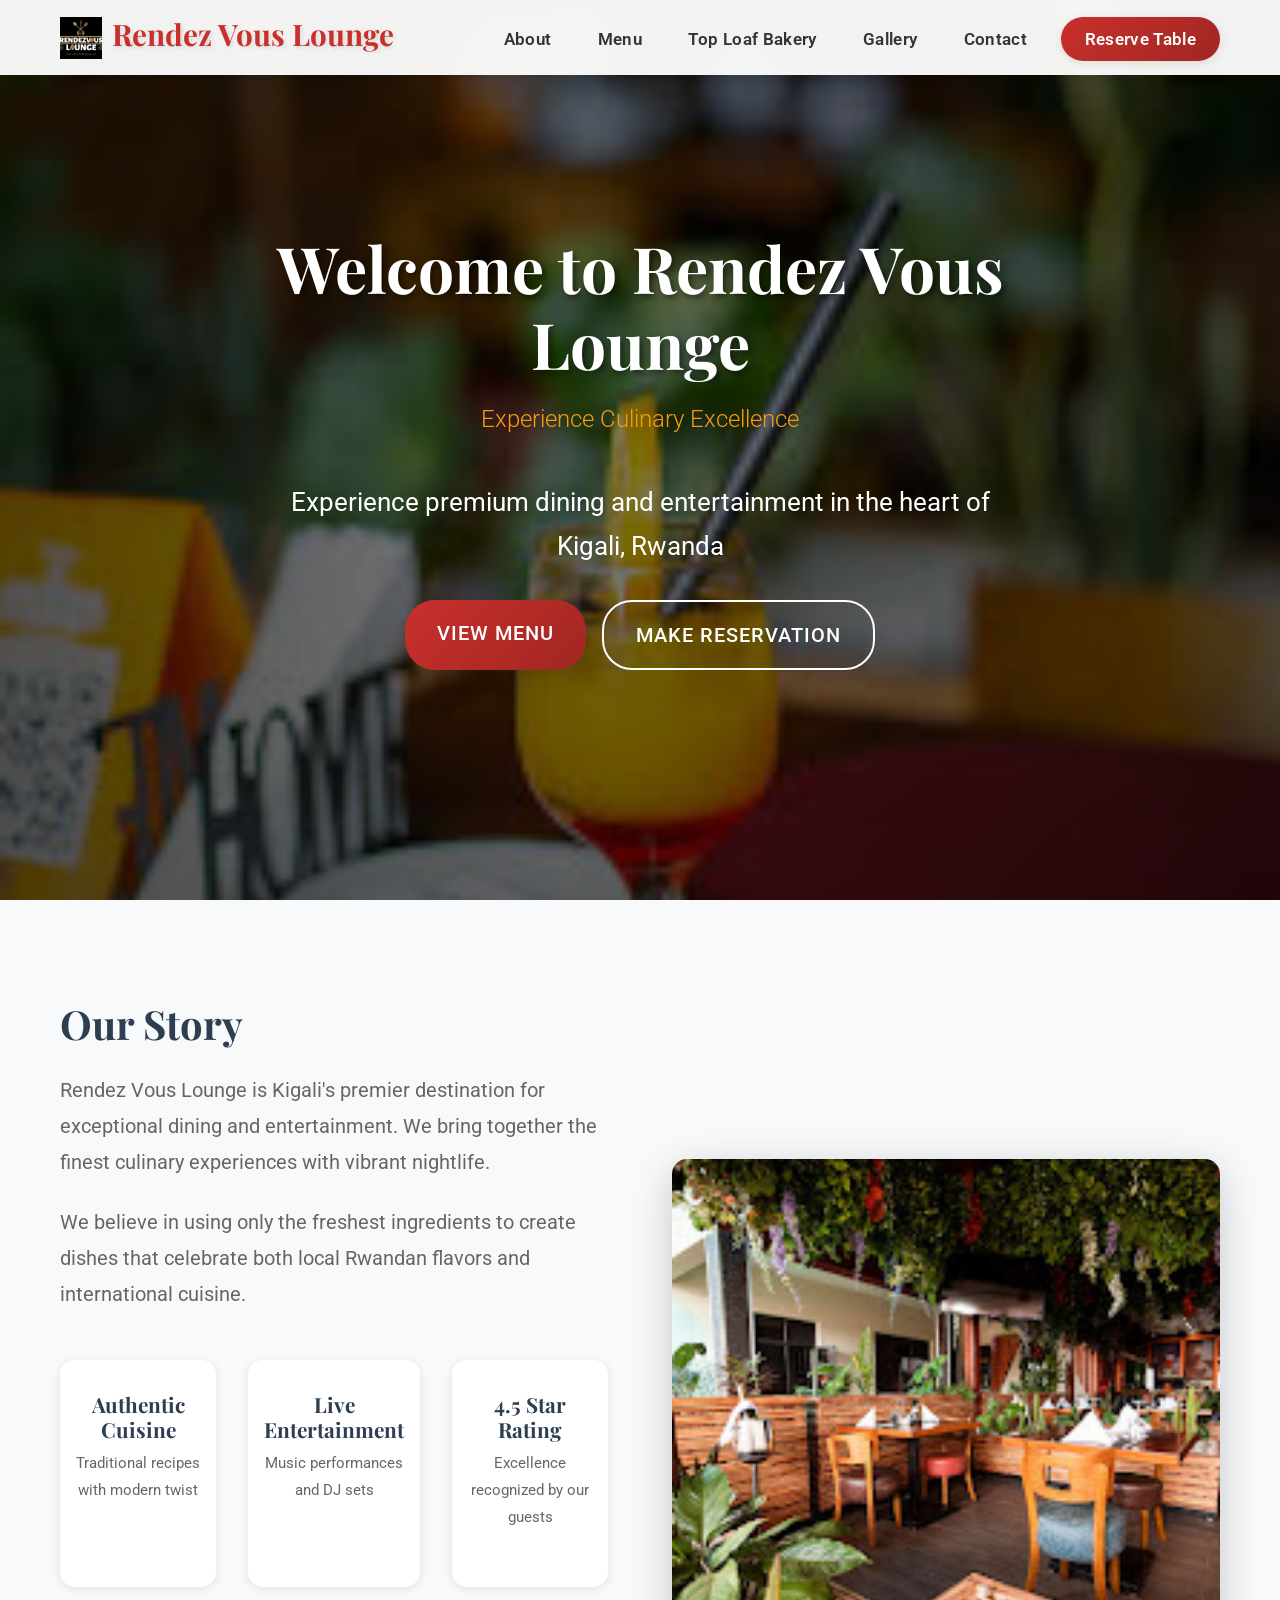
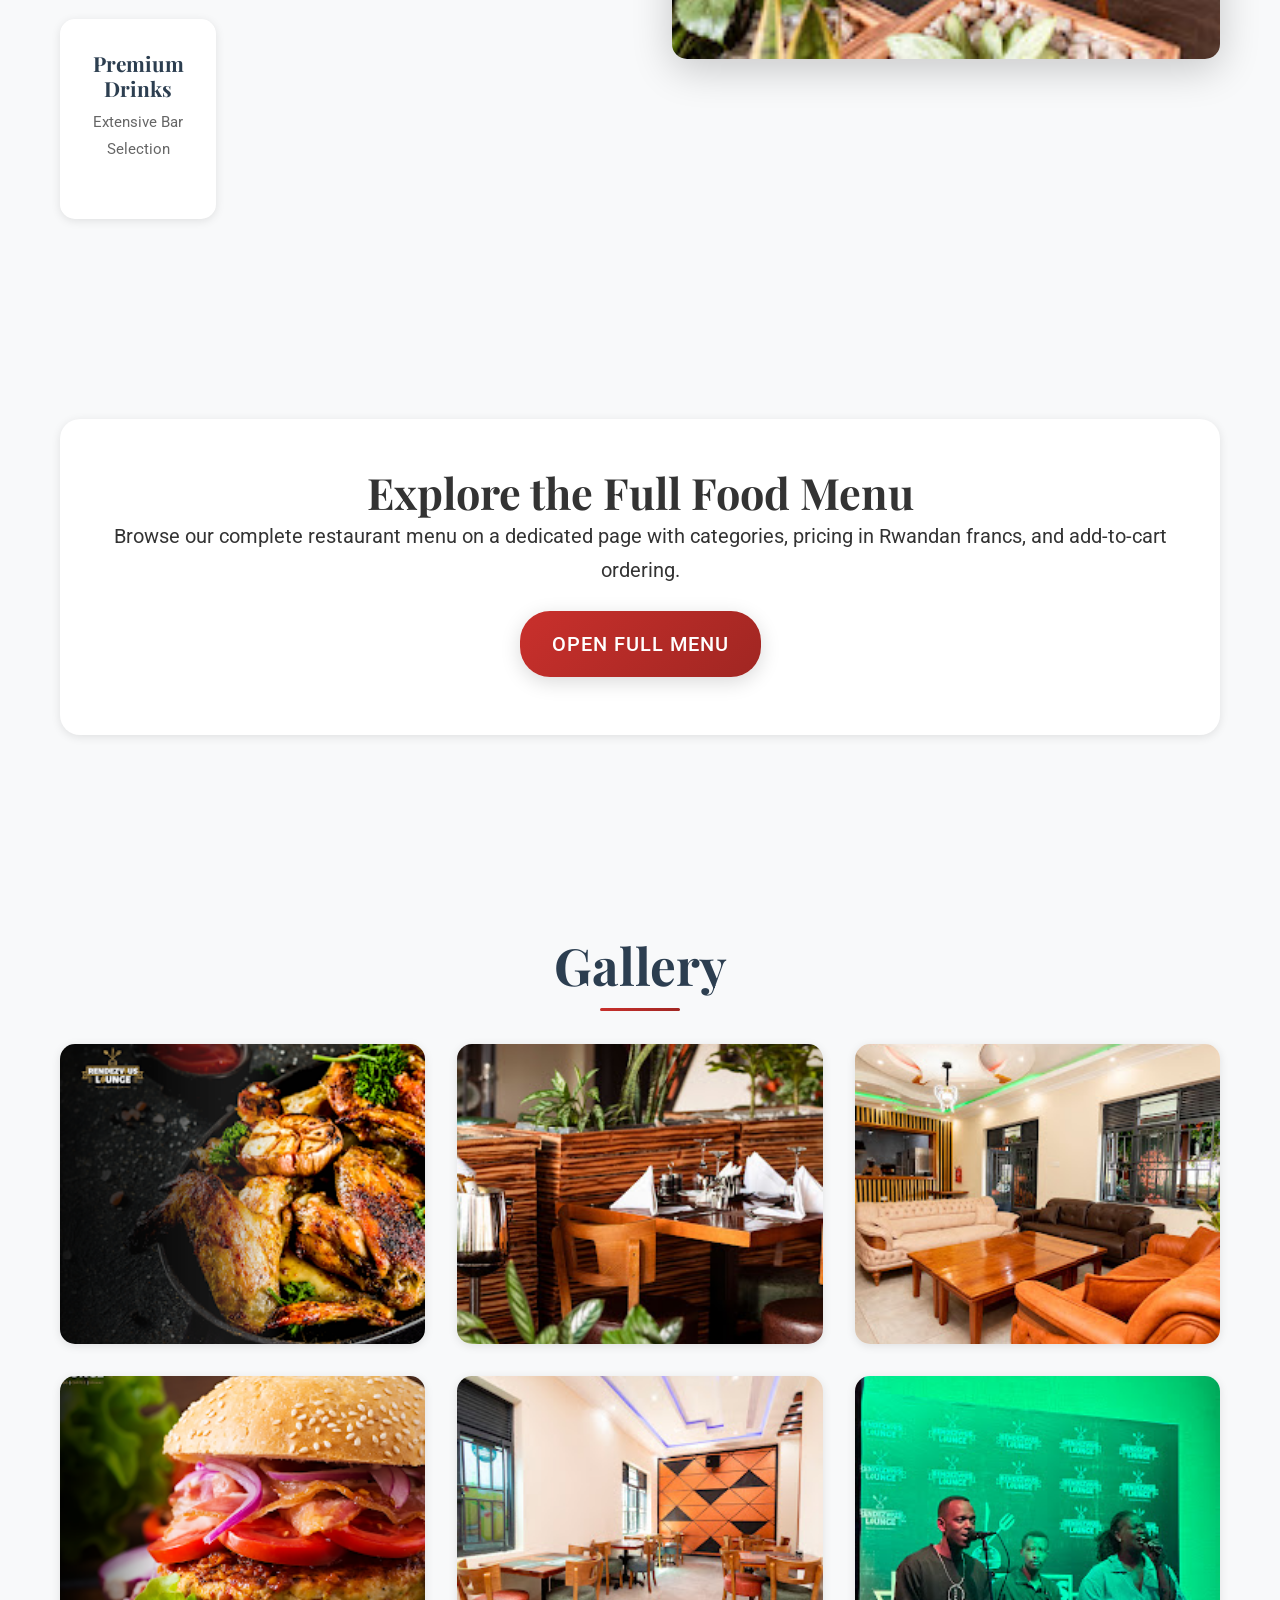
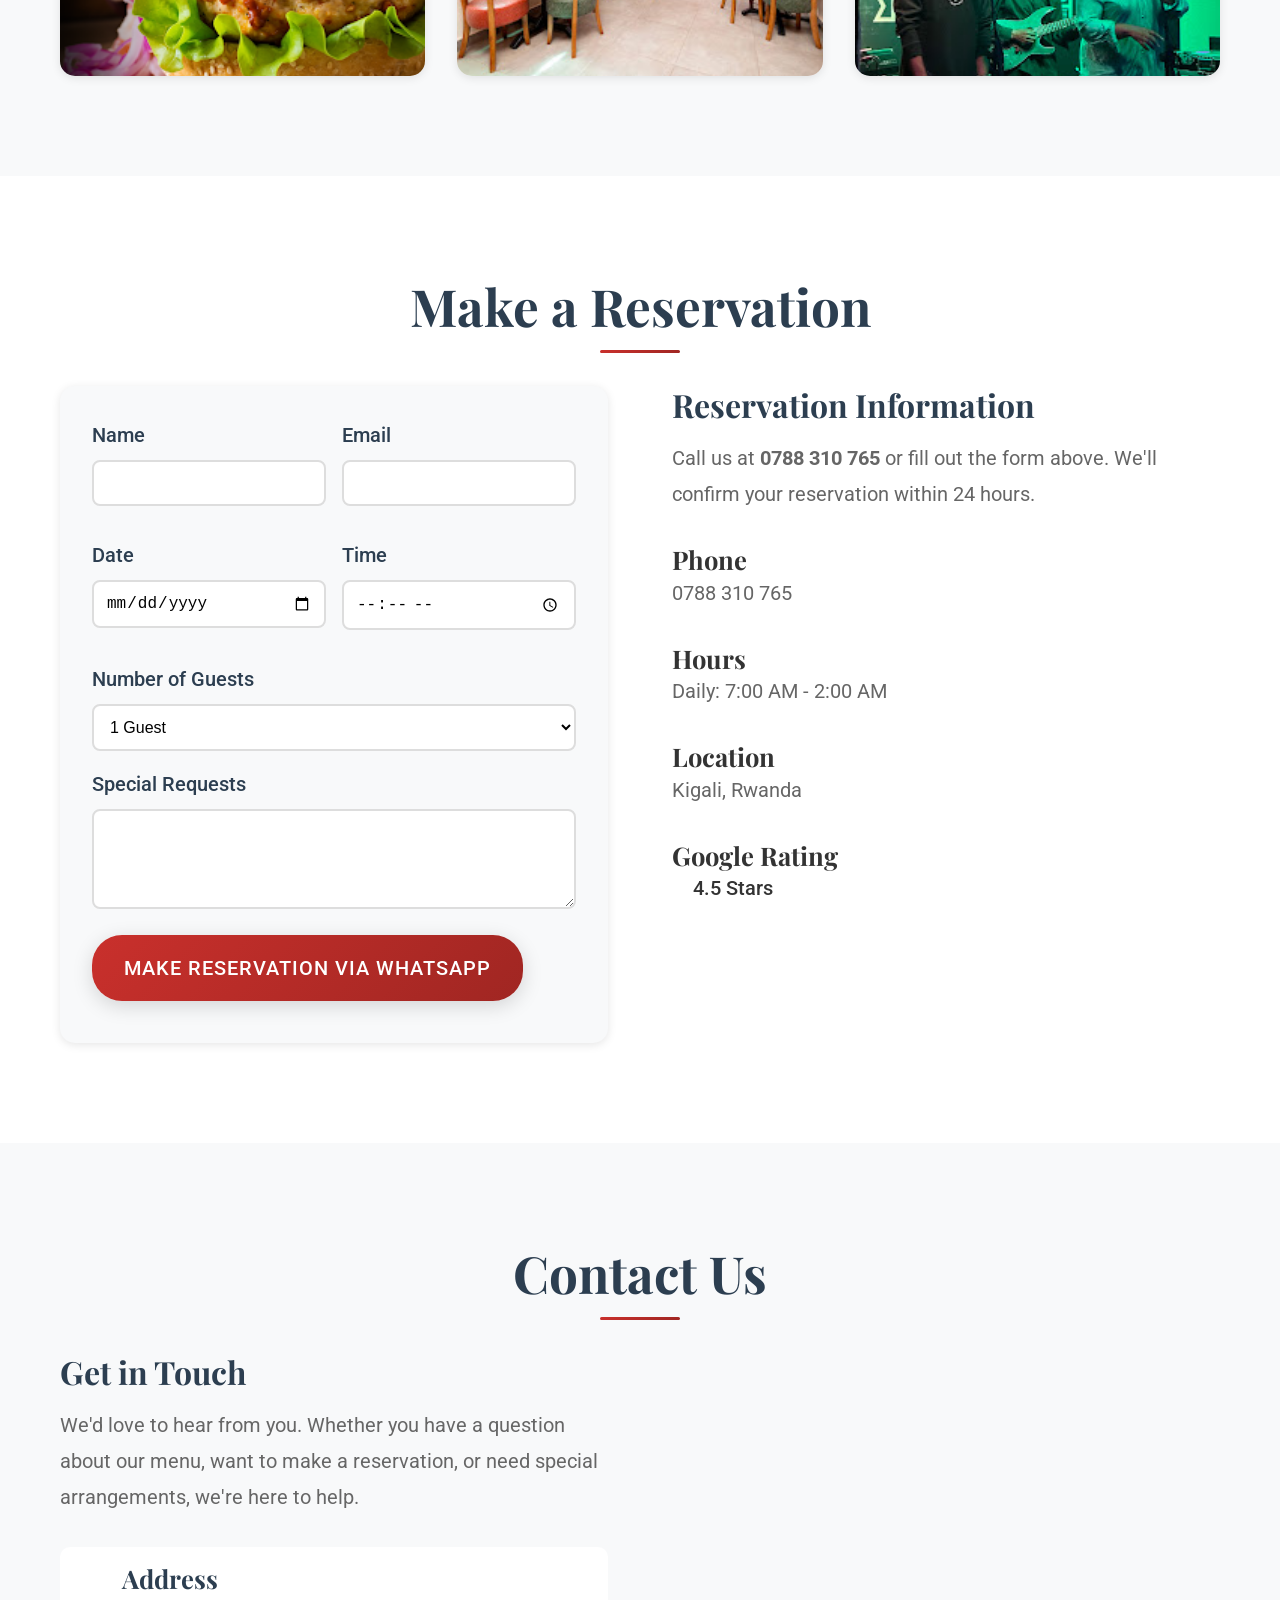
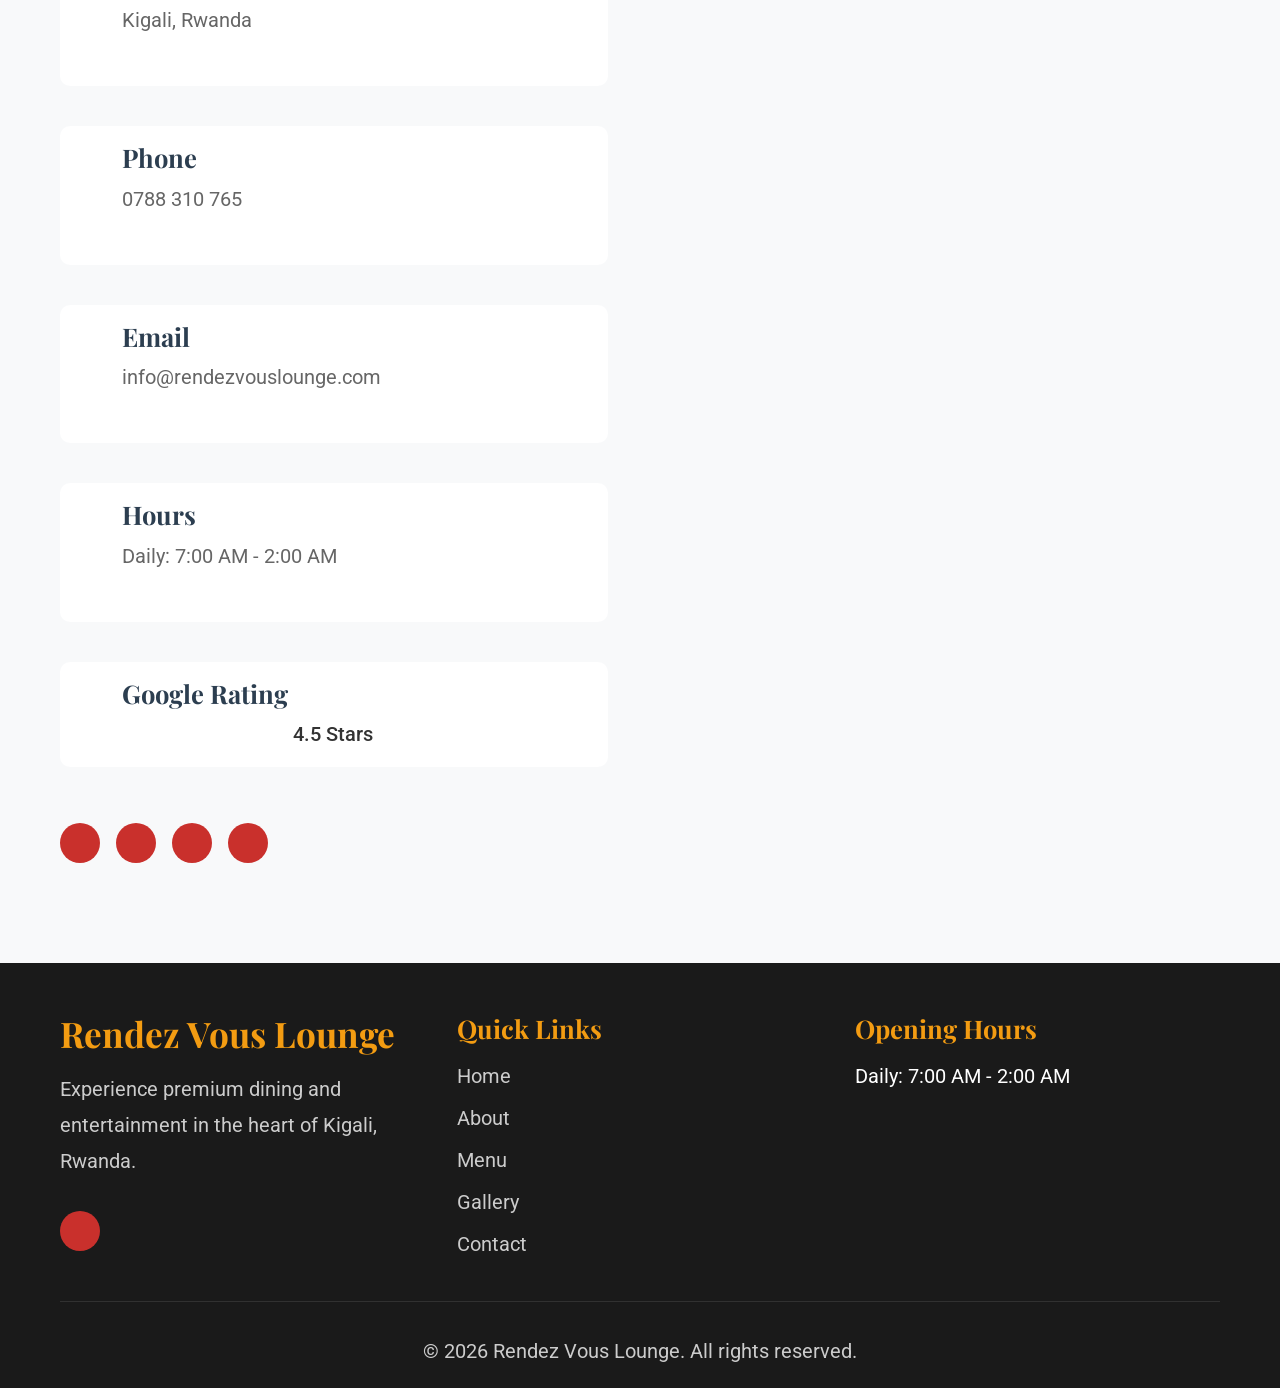
==== commit 1f1c0f73: "second commit" ====
--- a/index.html
+++ b/index.html
@@ -9,6 +9,13 @@
     <link href="https://fonts.googleapis.com/css2?family=Playfair+Display:wght@400;700&family=Roboto:wght@300;400;500;700&display=swap" rel="stylesheet">
 </head>
 <body>
+    <div class="loading" id="loading-screen" aria-hidden="true">
+        <div class="loading-content">
+            <img src="logo.png" alt="Rendez Vous Lounge logo" class="loading-logo">
+            <h2 class="loading-title">Rendez Vous Lounge</h2>
+        </div>
+    </div>
+
     <nav class="navbar">
         <div class="nav-container">
             <div class="nav-logo">
@@ -338,7 +345,7 @@
 
     <!-- Scroll to Top Button -->
     <button id="scrollToTop" class="scroll-top" title="Scroll to top">
-        <i class="fas fa-chevron-up"></i>
+        <i class="fas fa-chevron-up">☝️</i>
     </button>
 
     <script src="script.js"></script>
--- a/style.css
+++ b/style.css
@@ -26,9 +26,17 @@
 
 body {
     font-family: 'Roboto', sans-serif;
-    line-height: 1.6;
+    line-height: 1.7;
+    font-size: 20px;
     color: var(--text-dark);
     overflow-x: hidden;
+    min-width: 320px;
+}
+
+img, video, iframe, svg {
+    max-width: 100%;
+    height: auto;
+    display: block;
 }
 
 .container {
@@ -43,17 +51,17 @@
     line-height: 1.2;
 }
 
-h1 { font-size: 3.5rem; }
-h2 { font-size: 2.5rem; }
-h3 { font-size: 2rem; }
-h4 { font-size: 1.5rem; }
+h1 { font-size: 3.8rem; }
+h2 { font-size: 2.7rem; }
+h3 { font-size: 2.2rem; }
+h4 { font-size: 1.6rem; }
 
 .section-title {
     text-align: center;
     margin-bottom: 3rem;
     position: relative;
     color: var(--secondary-color);
-    font-size: 3rem;
+    font-size: 3.2rem;
 }
 
 .section-title::after {
@@ -95,7 +103,7 @@
 
 .nav-logo h1 {
     color: var(--primary-color);
-    font-size: 2rem;
+    font-size: 1.85rem;
     text-shadow: 2px 2px 4px rgba(0,0,0,0.1);
     transition: var(--transition);
 }
@@ -132,7 +140,7 @@
 .nav-menu {
     display: flex;
     list-style: none;
-    gap: 2rem;
+    gap: 1.3rem;
     align-items: center;
     color: #a02622;
     text-decoration-color: #c9302c;
@@ -174,11 +182,14 @@
 .nav-link {
     text-decoration: none;
     color: var(--text-dark);
-    font-weight: 500;
+    font-weight: 600;
+    font-size: 1.05rem;
+    letter-spacing: 0.02em;
     transition: var(--transition);
     position: relative;
     z-index: 9999;
-    padding: 0.5rem 0;
+    padding: 0.6rem 0.8rem;
+    border-radius: 999px;
 }
 
 .nav-link::after {
@@ -222,8 +233,9 @@
 
 .nav-link:hover {
     color: var(--primary-color);
-    transform: translateY(-2px);
-    text-shadow: 0 2px 4px rgba(201, 48, 44, 0.3);
+    transform: translateY(-2px) scale(1.03);
+    text-shadow: 0 2px 4px rgba(201, 48, 44, 0.25);
+    background: rgba(201, 48, 44, 0.08);
 }
 
 .reservation-btn {
@@ -380,7 +392,7 @@
 }
 
 .hero-description {
-    font-size: 1.1rem;
+    font-size: 26px;
     margin-bottom: 2rem;
     animation: fadeInUp 1s ease-out 0.4s both;
     opacity: 0.9;
@@ -531,8 +543,8 @@
 
 .feature p {
     color: #666;
-    font-size: 0.9rem;
-}
+    font-size: 15px;
+}  
 
 .about-image img {
     width: 100%;
@@ -972,9 +984,36 @@
     color: #ccc;
 }
 
+@media (max-width: 1024px) {
+    .nav-container {
+        padding: 1rem 18px;
+    }
+
+    .hero {
+        padding: 120px 20px 80px;
+    }
+
+    .hero-content {
+        max-width: 700px;
+    }
+}
+
 @media (max-width: 768px) {
     .hamburger {
         display: flex;
+    }
+
+    .nav-container {
+        padding: 0.9rem 15px;
+    }
+
+    .nav-logo h1 {
+        font-size: 1.45rem;
+    }
+
+    .nav-logo-img {
+        height: 34px;
+        margin-right: 8px;
     }
     
     .nav-menu {
@@ -1049,6 +1088,24 @@
     .container {
         padding: 0 15px;
     }
+
+    .nav-container {
+        padding: 0.8rem 12px;
+    }
+
+    .nav-logo h1 {
+        font-size: 1.2rem;
+        line-height: 1.2;
+    }
+
+    .nav-logo-img {
+        height: 30px;
+        margin-right: 6px;
+    }
+
+    .hero {
+        padding: 110px 15px 70px;
+    }
     
     .hero-title {
         font-size: 2rem;
@@ -1072,35 +1129,60 @@
     .social-links {
         justify-content: center;
     }
+
+    .loading-logo {
+        width: 90px;
+    }
+
+    .loading-title {
+        font-size: 1.5rem;
+    }
 }
 
 /* Loading Animation */
 .loading {
     position: fixed;
-    top: 0;
-    left: 0;
+    inset: 0;
     width: 100%;
     height: 100%;
-    background: white;
+    background: linear-gradient(135deg, rgba(255,255,255,0.98), rgba(248,249,250,0.96));
     display: flex;
     justify-content: center;
     align-items: center;
     z-index: 9999;
-}
-
-.loading::after {
-    content: '';
-    width: 50px;
-    height: 50px;
-    border: 5px solid var(--bg-light);
-    border-top: 5px solid var(--primary-color);
-    border-radius: 50%;
-    animation: spin 1s linear infinite;
-}
-
-@keyframes spin {
-    0% { transform: rotate(0deg); }
-    100% { transform: rotate(360deg); }
+    opacity: 1;
+    visibility: visible;
+    transition: opacity 0.6s ease, visibility 0.6s ease;
+}
+
+.loading-content {
+    text-align: center;
+    animation: fadeInScale 0.8s ease;
+}
+
+.loading-logo {
+    width: 120px;
+    height: auto;
+    margin-bottom: 1rem;
+    filter: drop-shadow(0 8px 20px rgba(201, 48, 44, 0.2));
+}
+
+.loading-title {
+    font-size: 2rem;
+    color: var(--primary-color);
+    letter-spacing: 0.04em;
+    text-shadow: 0 2px 10px rgba(0,0,0,0.08);
+}
+
+@keyframes fadeInScale {
+    from {
+        opacity: 0;
+        transform: scale(0.95);
+    }
+    to {
+        opacity: 1;
+        transform: scale(1);
+    }
 }
 
 /* Scroll to Top Button */
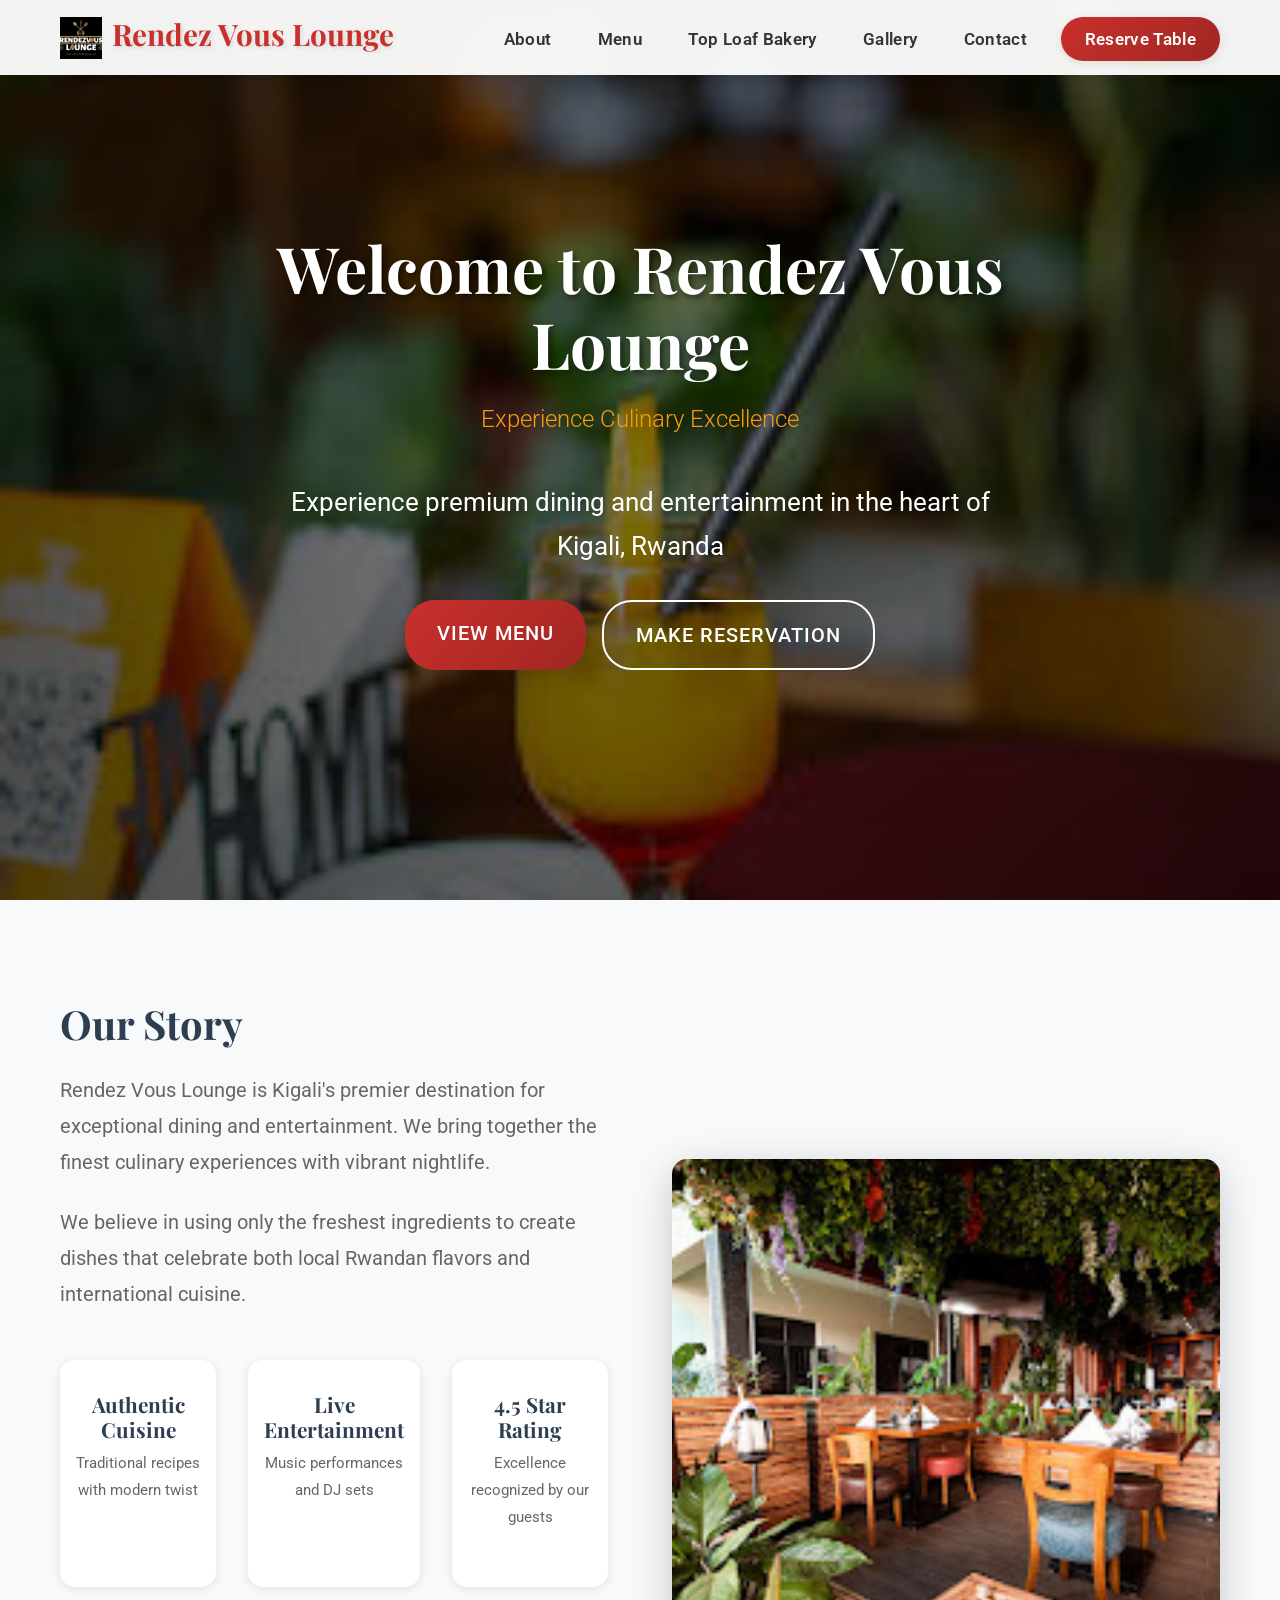
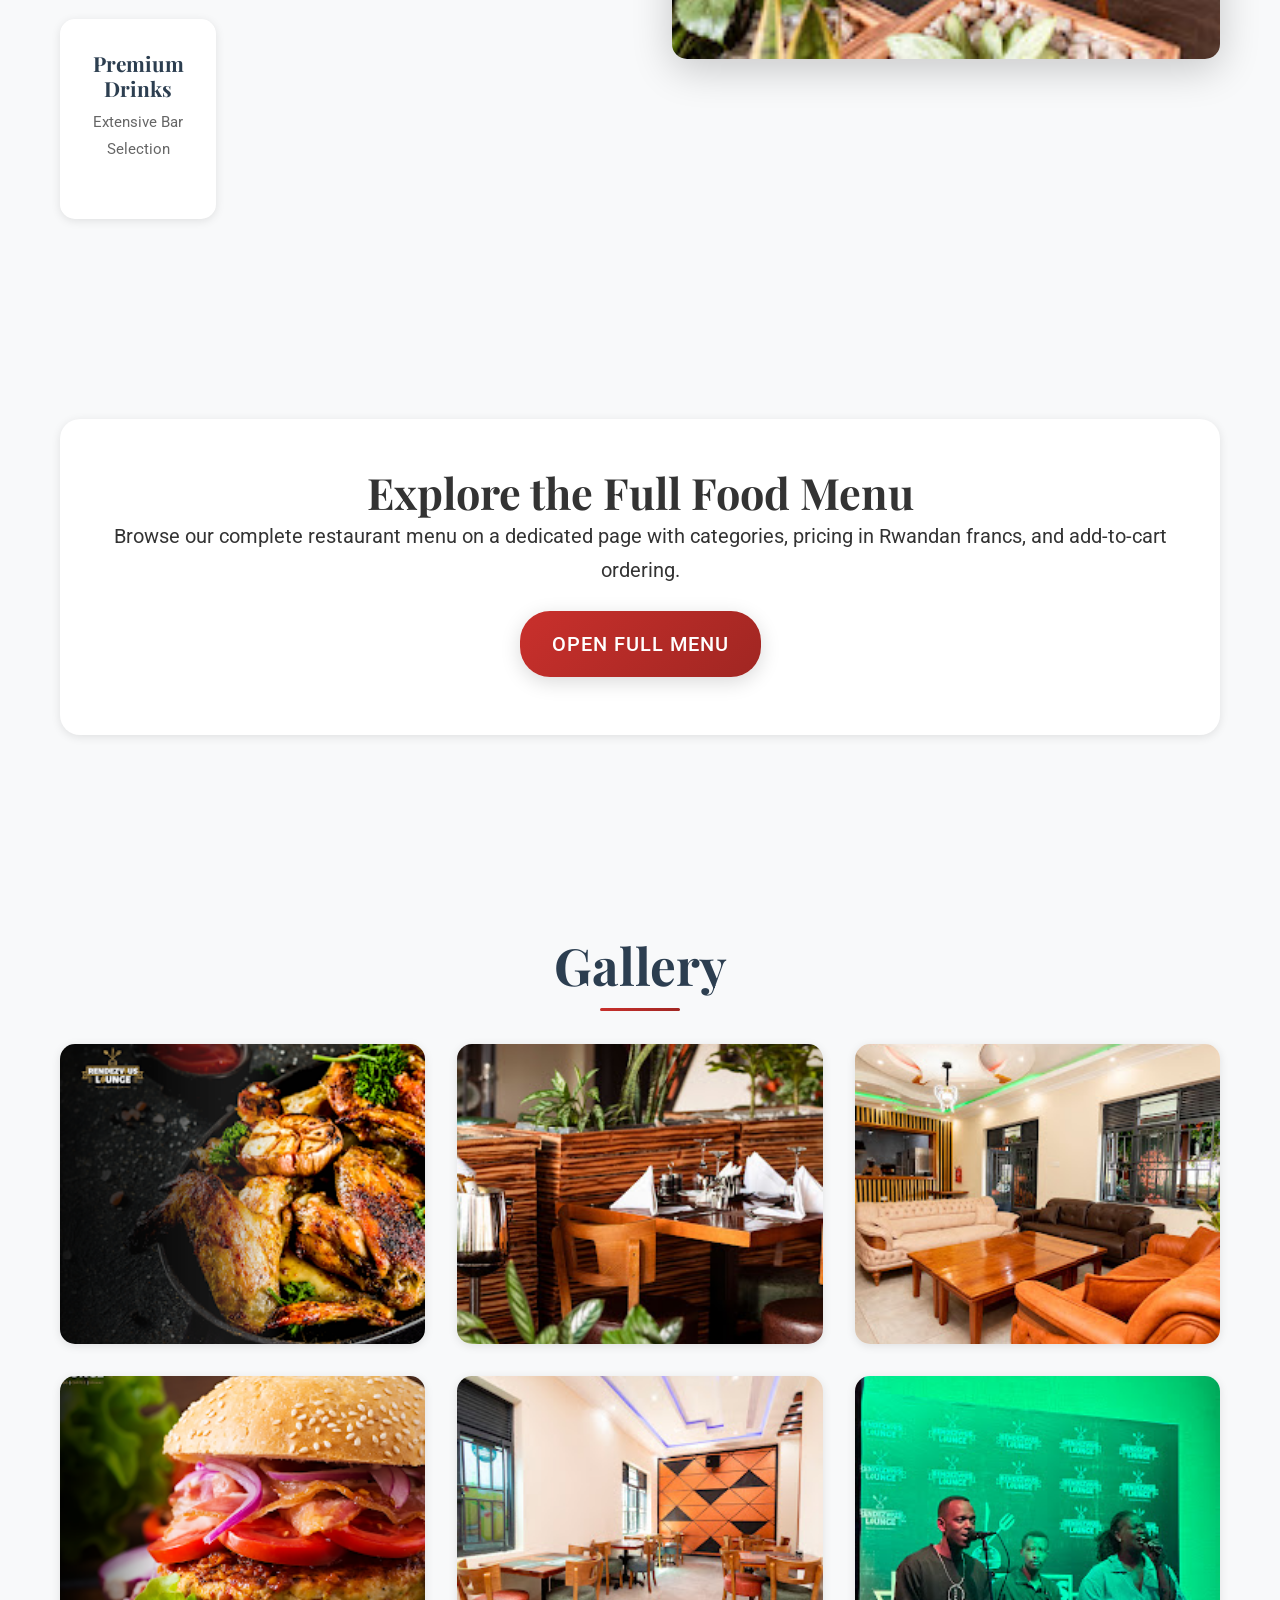
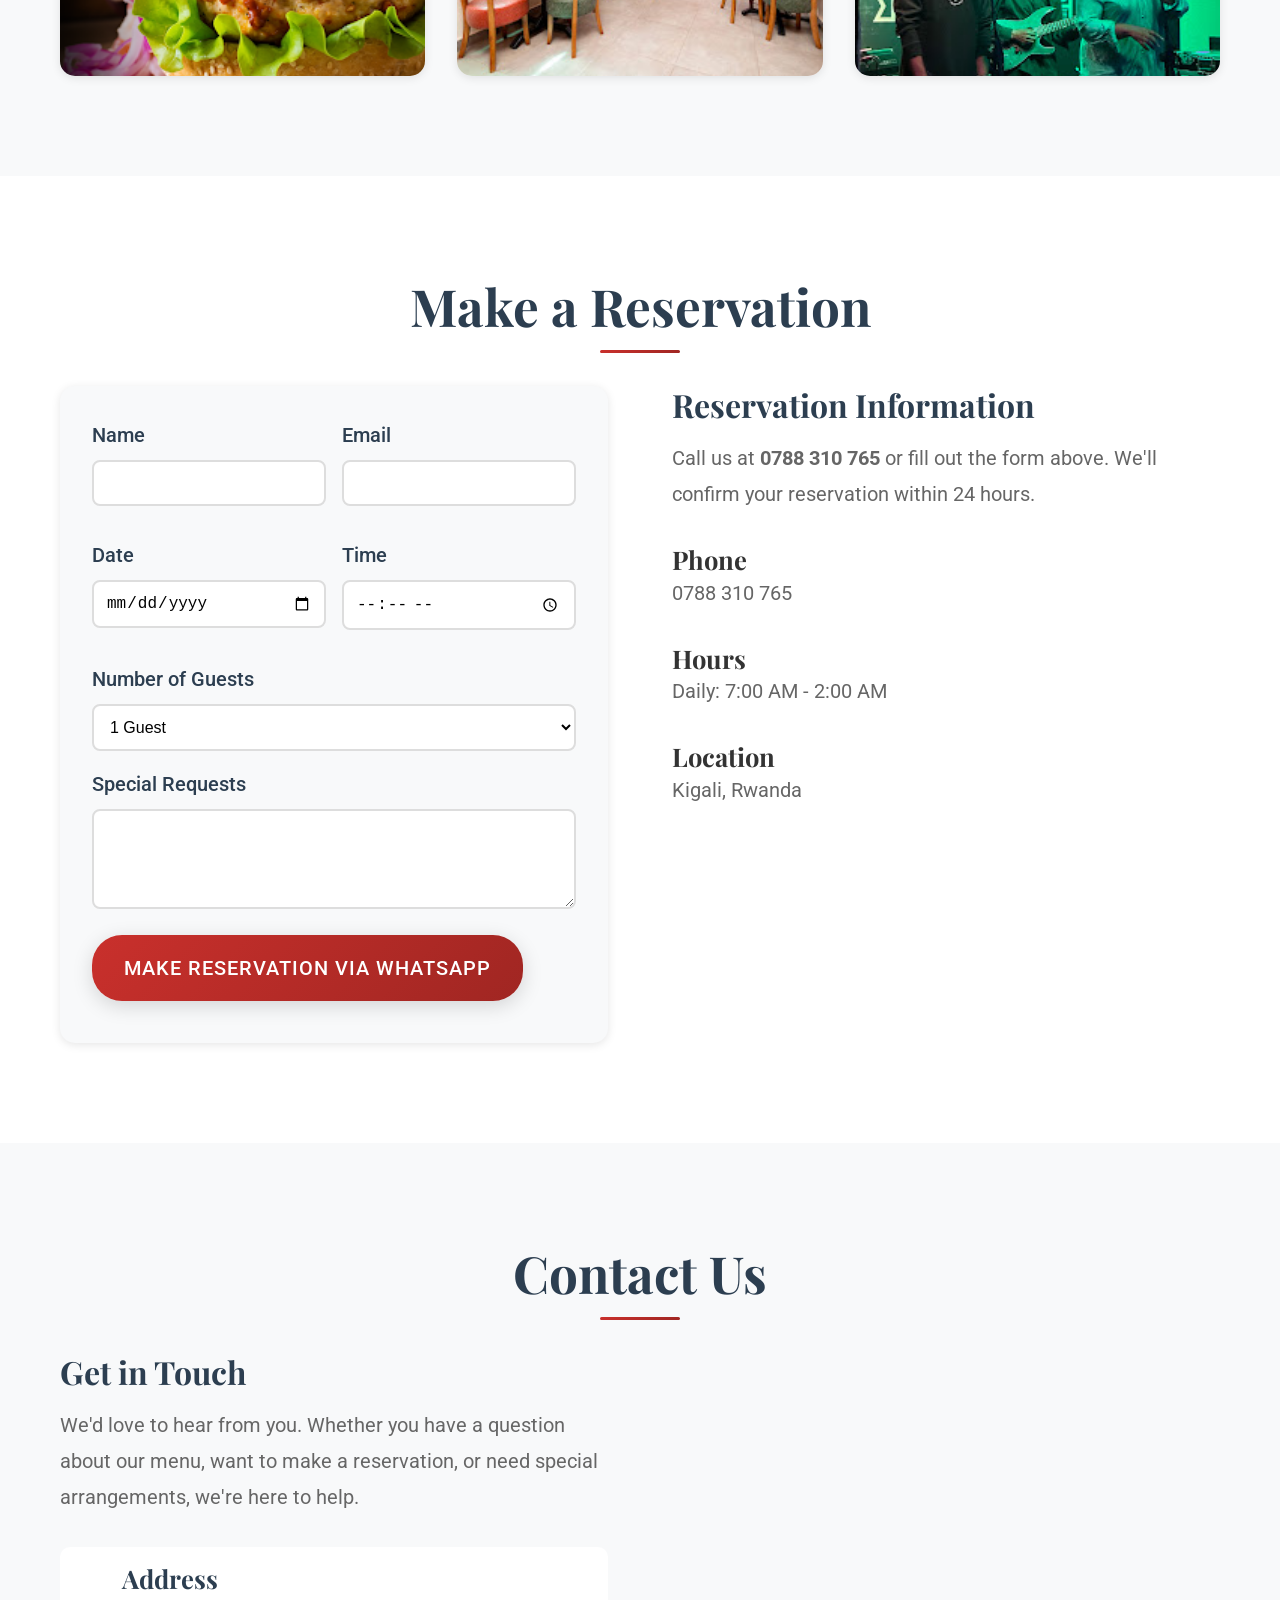
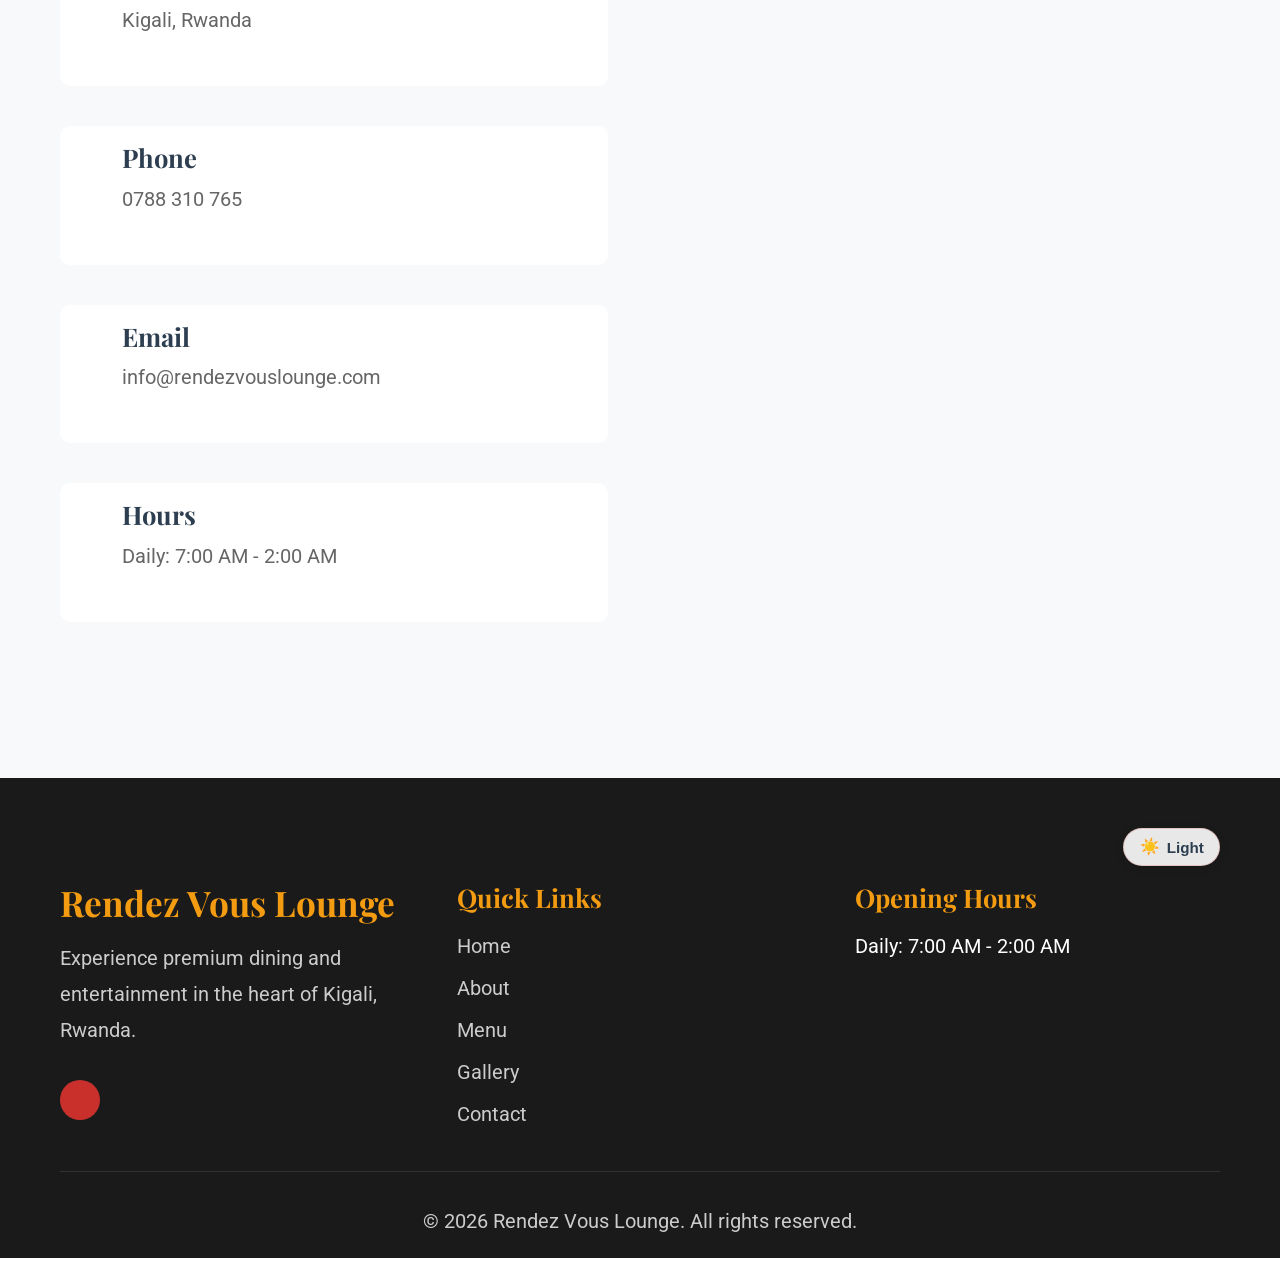
==== commit f172f9c5: "another commit" ====
--- a/index.html
+++ b/index.html
@@ -226,18 +226,6 @@
                         </div>
                         <div class="info-item">
                             <i class="fas fa-star"></i>
-                            <div>
-                                <h4>Google Rating</h4>
-                                <div class="rating-display">
-                                    <div class="stars-small">
-                                        <i class="fas fa-star"></i>
-                                        <i class="fas fa-star"></i>
-                                        <i class="fas fa-star"></i>
-                                        <i class="fas fa-star"></i>
-                                        <i class="fas fa-star-half-alt"></i>
-                                    </div>
-                                    <span>4.5 Stars</span>
-                                </div>
                             </div>
                         </div>
                     </div>
@@ -281,28 +269,12 @@
                                 <p>Daily: 7:00 AM - 2:00 AM</p>
                             </div>
                         </div>
-                        <div class="contact-item">
-                            <i class="fas fa-star"></i>
-                            <div>
-                                <h4>Google Rating</h4>
-                                <div class="rating-display">
-                                    <div class="stars-small">
-                                        <i class="fas fa-star"></i>
-                                        <i class="fas fa-star"></i>
-                                        <i class="fas fa-star"></i>
-                                        <i class="fas fa-star"></i>
-                                        <i class="fas fa-star-half-alt"></i>
-                                    </div>
-                                    <span>4.5 Stars</span>
-                                </div>
+                        
                             </div>
                         </div>
                     </div>
                     <div class="social-links">
-                        <a href="#" title="Facebook"><i class="fab fa-facebook"></i></a>
-                        <a href="https://www.instagram.com/rendez_vouslounge/" target="_blank" rel="noopener" title="Instagram"><i class="fab fa-instagram"></i></a>
-                        <a href="#" title="Twitter"><i class="fab fa-twitter"></i></a>
-                        <a href="#" title="YouTube"><i class="fab fa-youtube"></i></a>
+                        
                     </div>
                 </div>
             </div>
@@ -312,6 +284,9 @@
     <!-- Footer -->
     <footer class="footer">
         <div class="container">
+            <div class="footer-appearance">
+                <button type="button" class="appearance-toggle" id="appearance-toggle" aria-label="Toggle appearance" aria-pressed="false" title="Toggle appearance"><span class="toggle-icon" aria-hidden="true">☀️</span><span class="toggle-label">Light</span></button>
+            </div>
             <div class="footer-content">
                 <div class="footer-section">
                     <h3>Rendez Vous Lounge</h3>
--- a/style.css
+++ b/style.css
@@ -92,6 +92,89 @@
     box-shadow: var(--shadow-medium);
 }
 
+.appearance-toggle {
+    display: inline-flex;
+    align-items: center;
+    gap: 0.45rem;
+    margin-left: 0.75rem;
+    padding: 0.6rem 0.95rem;
+    border: 1px solid rgba(201, 48, 44, 0.2);
+    border-radius: 999px;
+    background: rgba(255, 255, 255, 0.9);
+    color: var(--secondary-color);
+    font-size: 0.95rem;
+    font-weight: 600;
+    cursor: pointer;
+    transition: var(--transition);
+    box-shadow: var(--shadow-light);
+}
+
+.appearance-toggle:hover {
+    transform: translateY(-2px);
+    border-color: rgba(201, 48, 44, 0.35);
+    box-shadow: var(--shadow-medium);
+}
+
+.appearance-toggle:focus-visible {
+    outline: none;
+    box-shadow: 0 0 0 3px rgba(201, 48, 44, 0.2);
+}
+
+.appearance-toggle .toggle-icon {
+    font-size: 1rem;
+    line-height: 1;
+}
+
+.footer-appearance {
+    display: flex;
+    justify-content: flex-end;
+    margin-bottom: 1rem;
+}
+
+.footer-appearance .appearance-toggle {
+    margin-left: 0;
+}
+
+body[data-theme="dark"] {
+    background: #0f172a;
+    color: #f8fafc;
+}
+
+body[data-theme="dark"] .navbar {
+    background: rgba(15, 23, 42, 0.95);
+    color: #f8fafc;
+}
+
+body[data-theme="dark"] .nav-link,
+body[data-theme="dark"] .nav-logo h1 a,
+body[data-theme="dark"] .about-nav-link,
+body[data-theme="dark"] .bakery-nav-link {
+    color: #f8fafc;
+}
+
+body[data-theme="dark"] .nav-link:hover {
+    color: #ffb37a;
+    background: rgba(255, 255, 255, 0.08);
+}
+
+body[data-theme="dark"] .appearance-toggle {
+    background: rgba(255, 255, 255, 0.1);
+    color: #f8fafc;
+    border-color: rgba(255, 255, 255, 0.2);
+    box-shadow: none;
+}
+
+@media (max-width: 768px) {
+    .appearance-toggle .toggle-label {
+        display: none;
+    }
+
+    .appearance-toggle {
+        margin-left: 0.25rem;
+        padding: 0.55rem;
+    }
+}
+
 .nav-container {
     max-width: 1200px;
     margin: 0 auto;
@@ -730,12 +813,14 @@
 
 .reservation-info h3 {
     color: var(--secondary-color);
+    opacity: 1.95;
     margin-bottom: 1rem;
     font-size: 2rem;
 }
 
 .reservation-info p {
     color: #666;
+    opacity: 1.95;
     margin-bottom: 2rem;
     line-height: 1.8;
 }
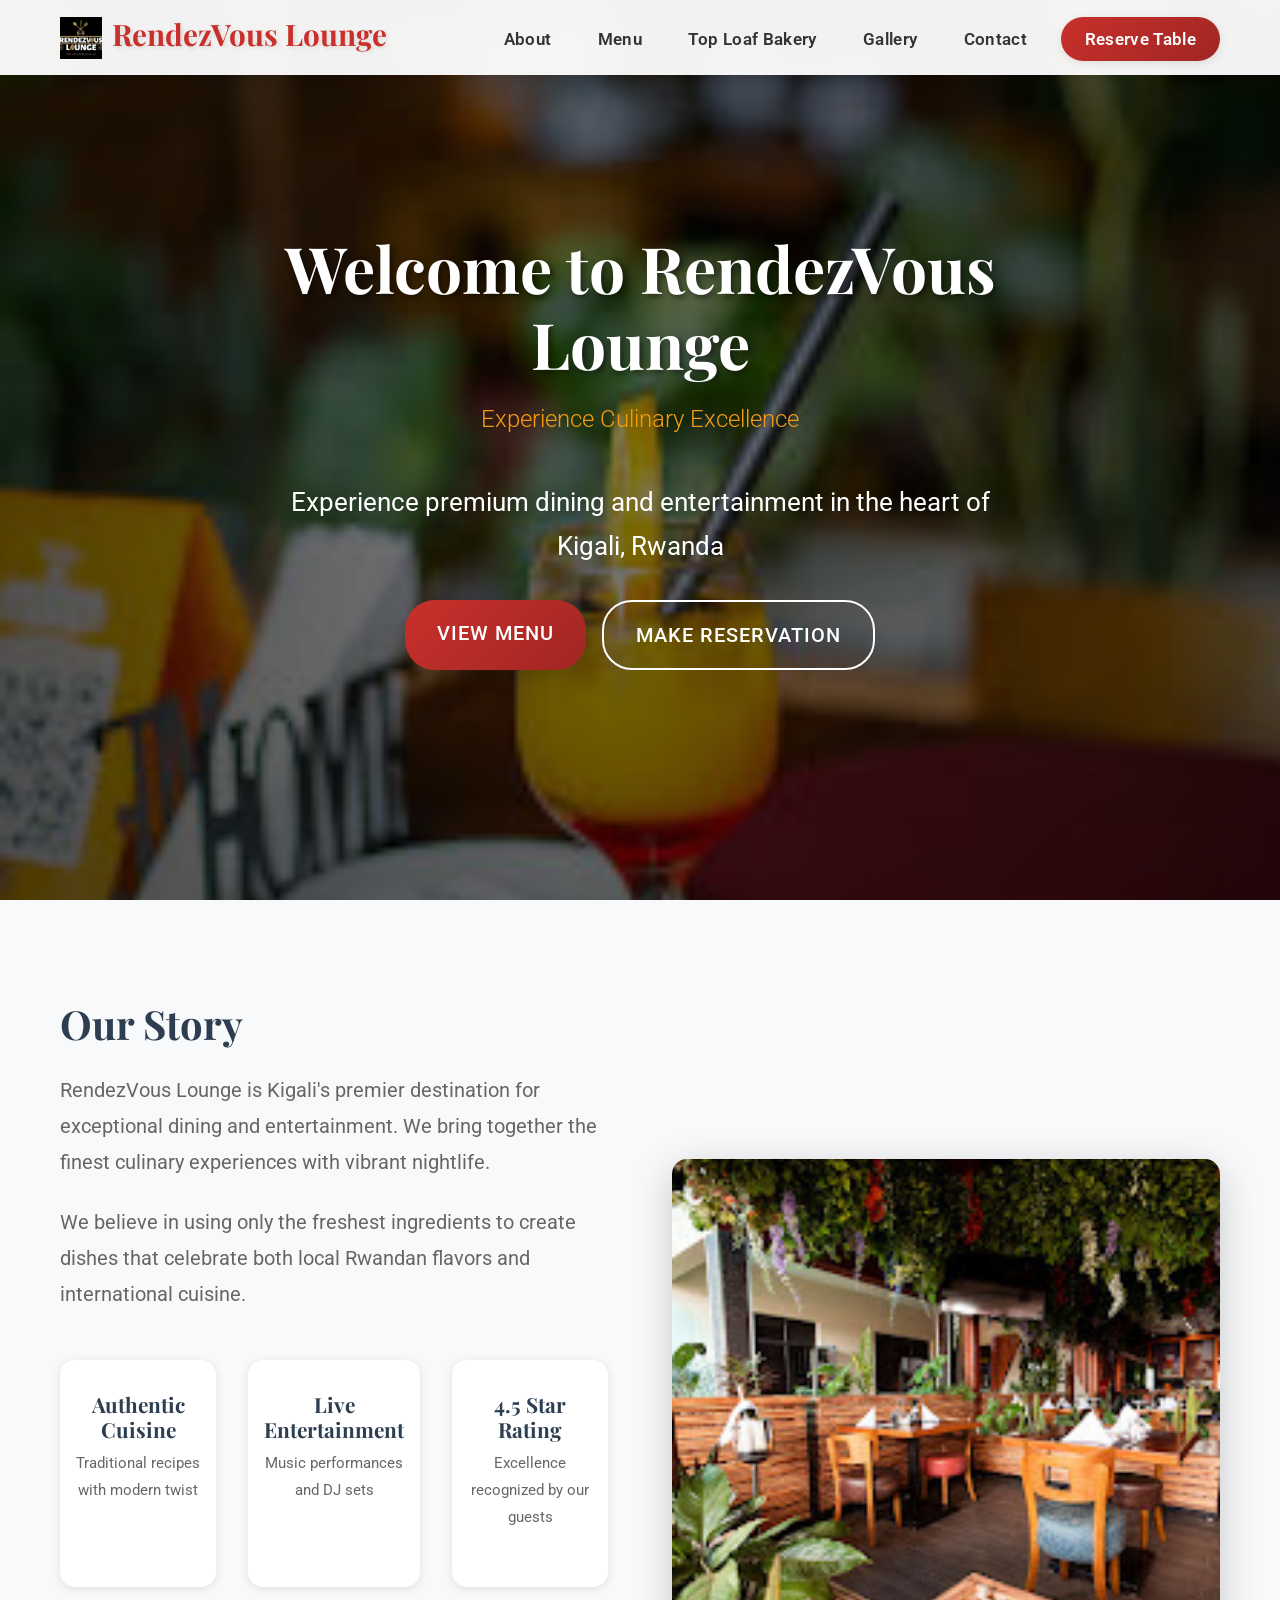
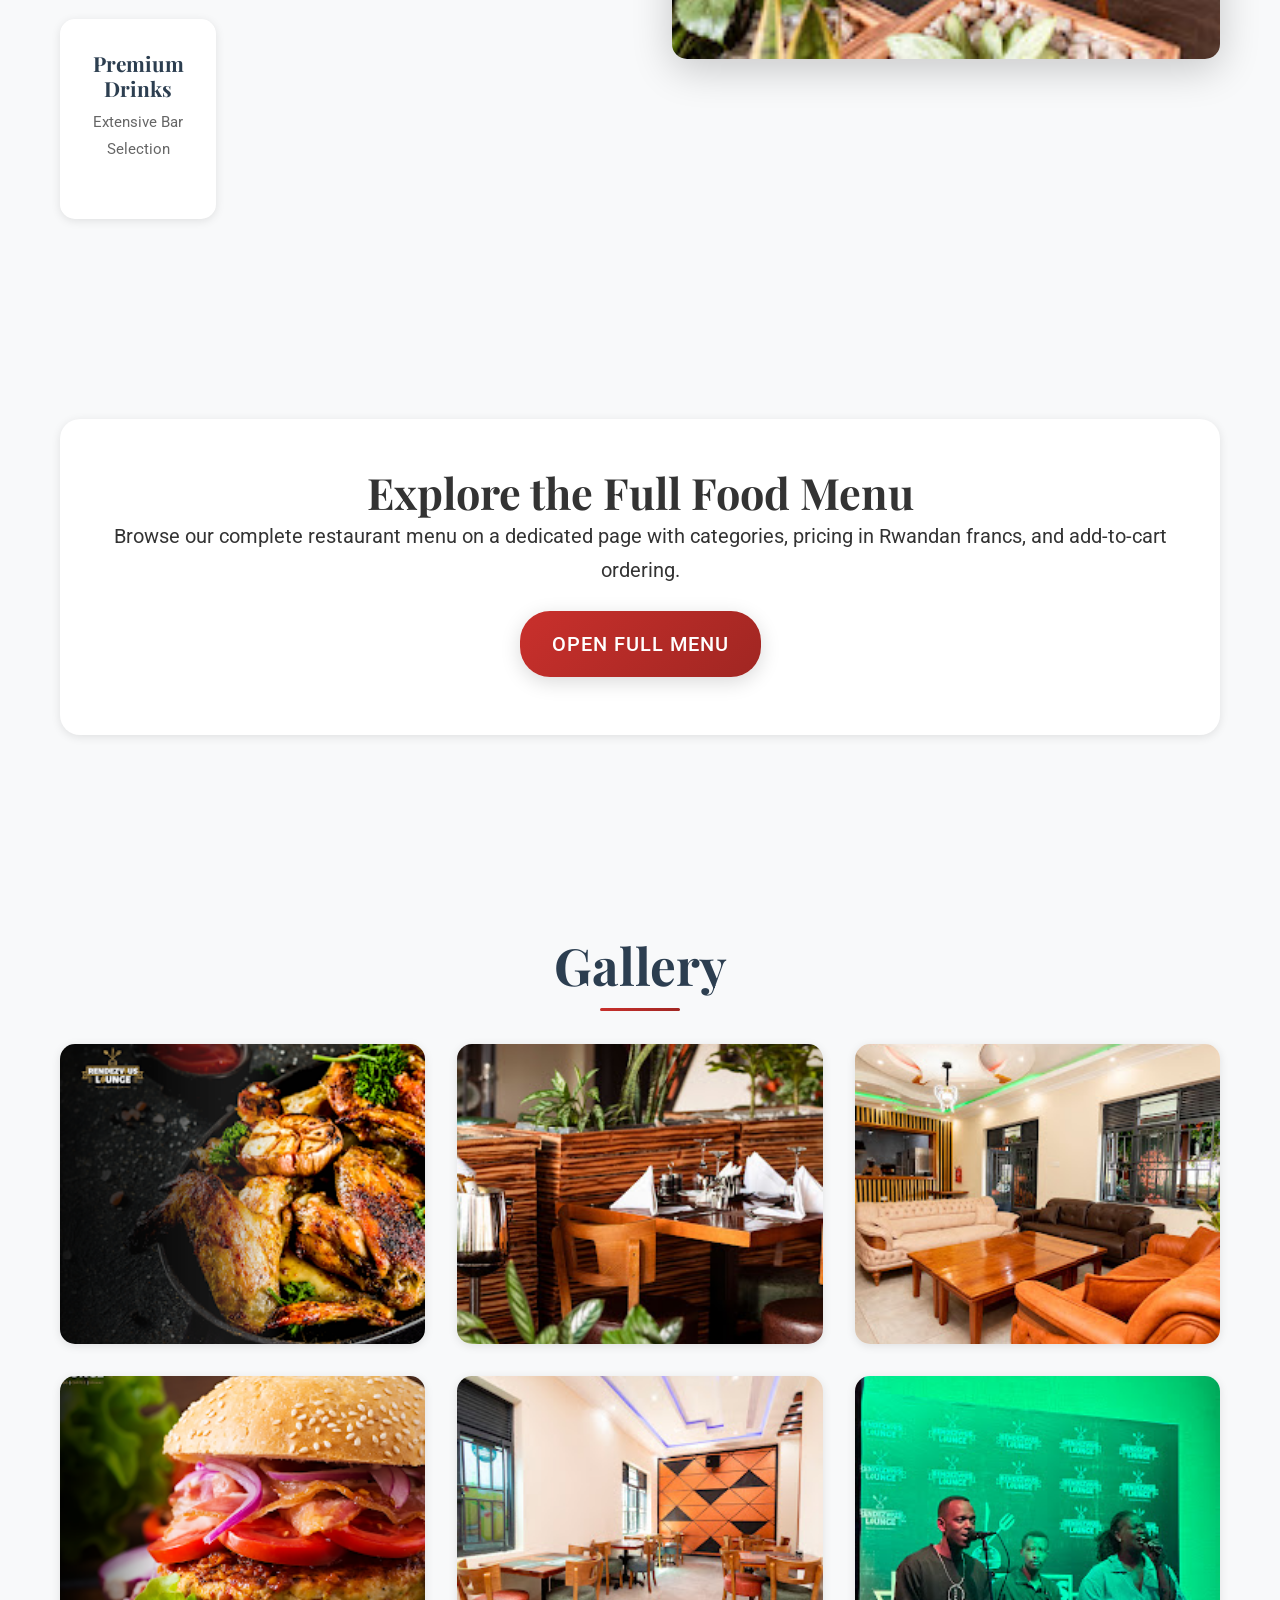
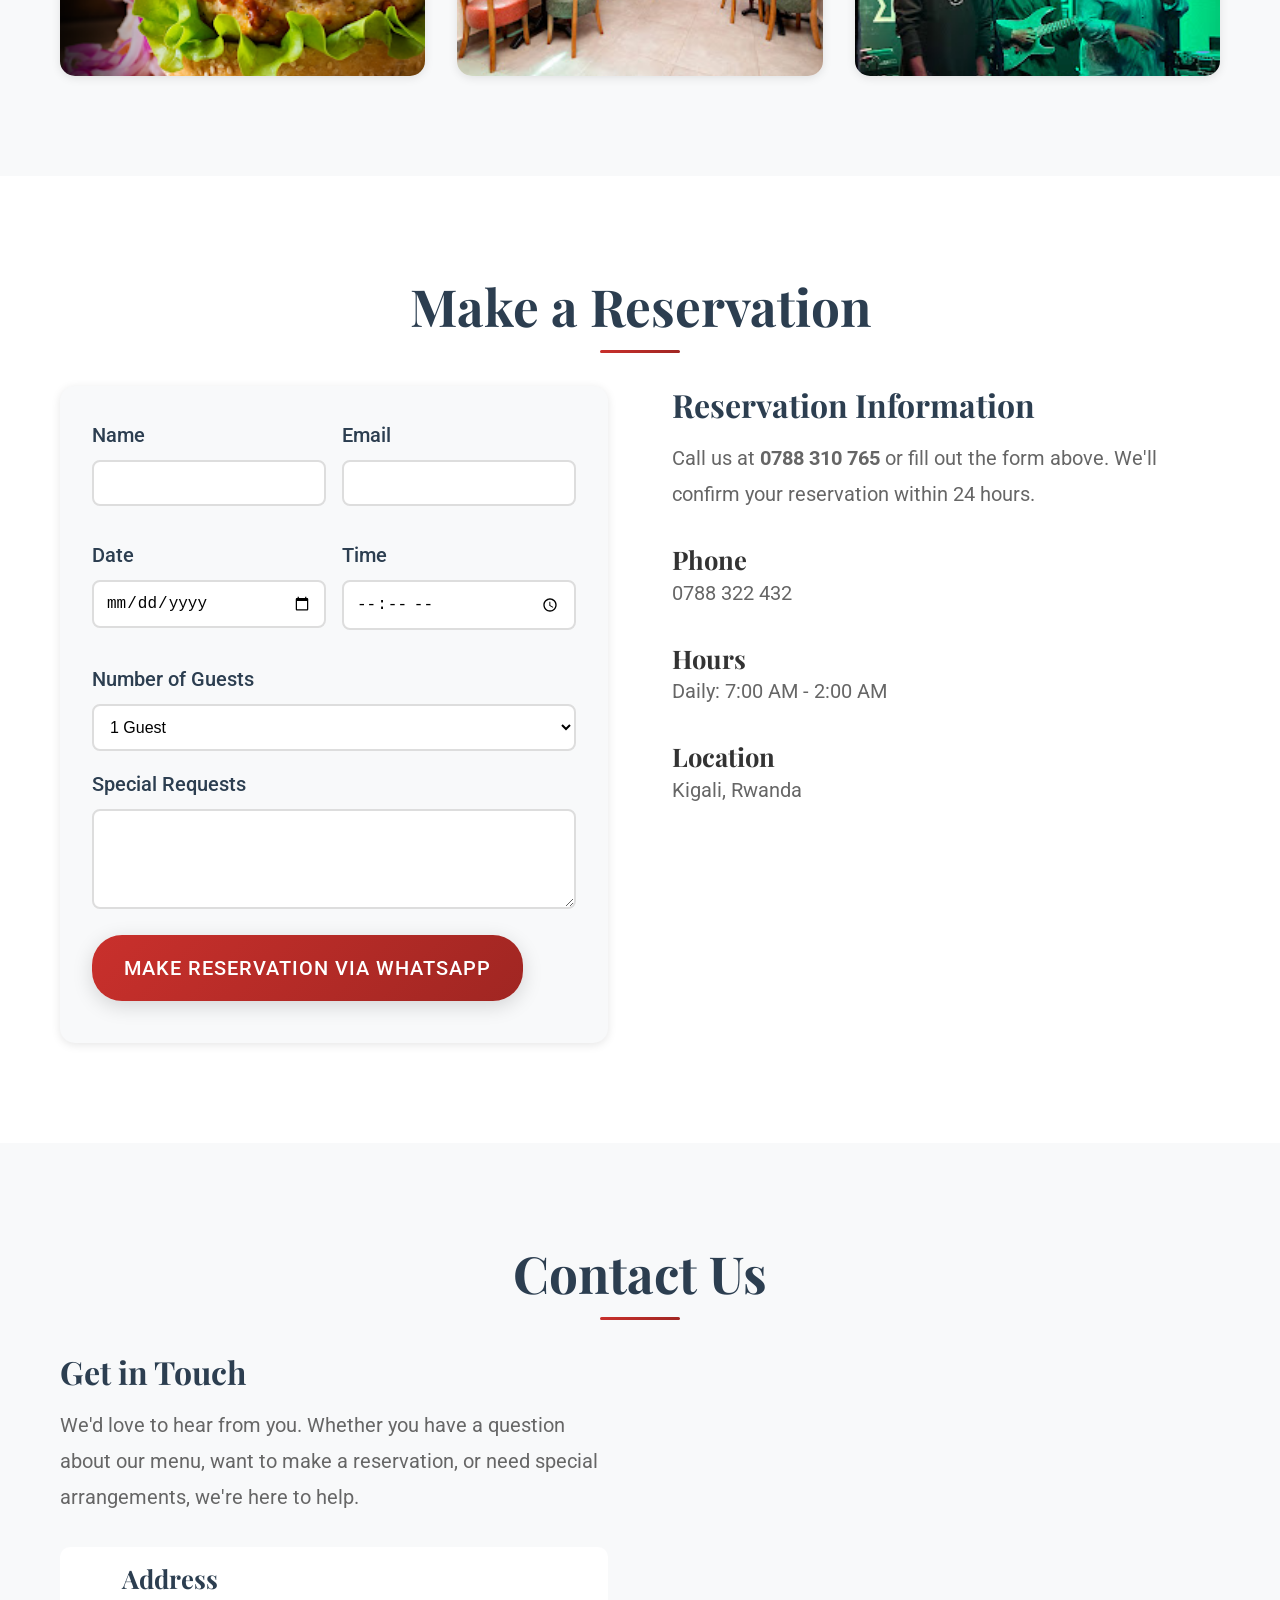
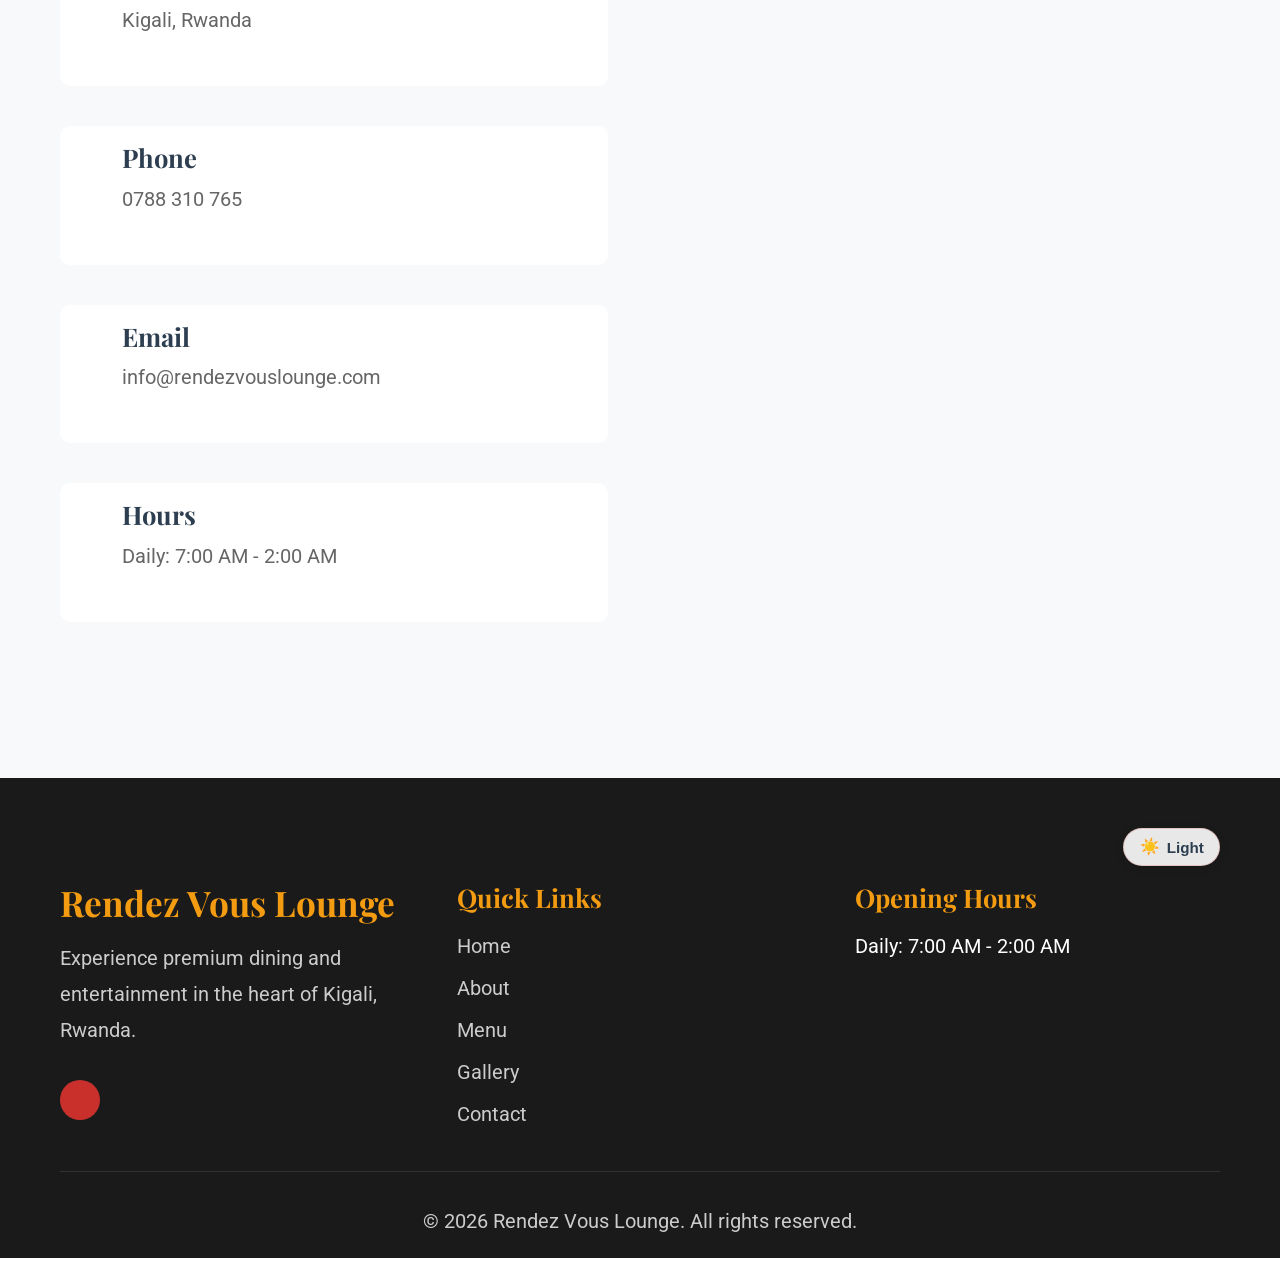
==== commit 9a114f64: "commit" ====
--- a/index.html
+++ b/index.html
@@ -11,15 +11,15 @@
 <body>
     <div class="loading" id="loading-screen" aria-hidden="true">
         <div class="loading-content">
-            <img src="logo.png" alt="Rendez Vous Lounge logo" class="loading-logo">
-            <h2 class="loading-title">Rendez Vous Lounge</h2>
+            <img src="logo.png" alt="RendezVous Lounge logo" class="loading-logo">
+            <h2 class="loading-title">RendezVous Lounge</h2>
         </div>
     </div>
 
     <nav class="navbar">
         <div class="nav-container">
             <div class="nav-logo">
-                <h1><a href="index.html" class="about-nav-link"><img src="logo.png" alt="Rendez Vous Lounge" class="nav-logo-img">Rendez Vous Lounge</a></h1>
+                <h1><a href="index.html" class="about-nav-link"><img src="logo.png" alt="RendezVous Lounge" class="nav-logo-img">RendezVous Lounge</a></h1>
             </div>
             <ul class="nav-menu">
                 <li><a href="about.html" class="nav-link">About</a></li>
@@ -40,7 +40,7 @@
         <div class="hero-overlay"></div>
         <div class="hero-content">
             <div class="hero-text">
-                <h1 class="hero-title">Welcome to Rendez Vous Lounge</h1>
+                <h1 class="hero-title">Welcome to RendezVous Lounge</h1>
                 <p class="hero-subtitle">Experience Culinary Excellence</p>
                 <div class="hero-rating">
                     <div class="stars">
@@ -64,7 +64,7 @@
             <div class="about-content">
                 <div class="about-text">
                     <h2>Our Story</h2>
-                    <p>Rendez Vous Lounge is Kigali's premier destination for exceptional dining and entertainment. We bring together the finest culinary experiences with vibrant nightlife.</p>
+                    <p>RendezVous Lounge is Kigali's premier destination for exceptional dining and entertainment. We bring together the finest culinary experiences with vibrant nightlife.</p>
                     <p>We believe in using only the freshest ingredients to create dishes that celebrate both local Rwandan flavors and international cuisine.</p>
                     <div class="about-features">
                         <div class="feature">
@@ -207,7 +207,7 @@
                             <i class="fas fa-phone"></i>
                             <div>
                                 <h4>Phone</h4>
-                                <p>0788 310 765</p>
+                                <p>0788 322 432</p>
                             </div>
                         </div>
                         <div class="info-item">
@@ -280,8 +280,6 @@
             </div>
         </div>
     </section>
-
-    <!-- Footer -->
     <footer class="footer">
         <div class="container">
             <div class="footer-appearance">
